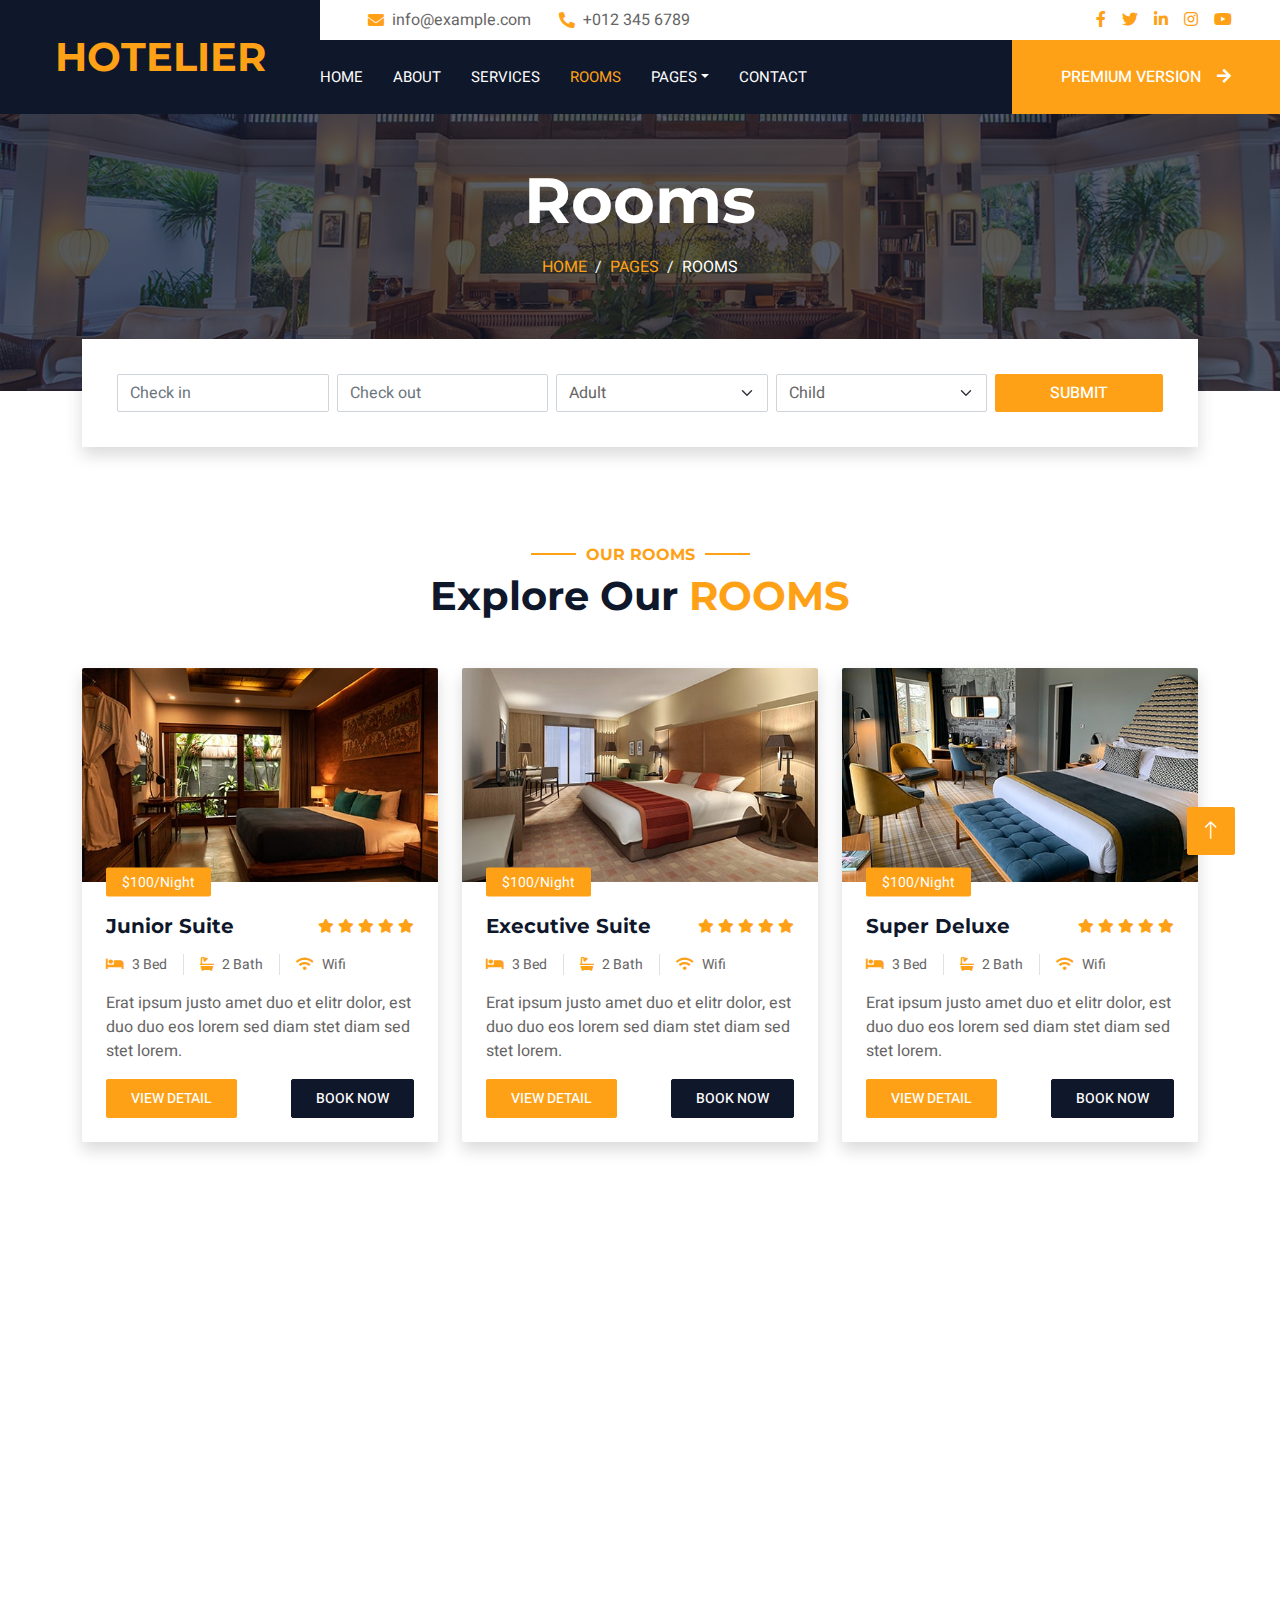
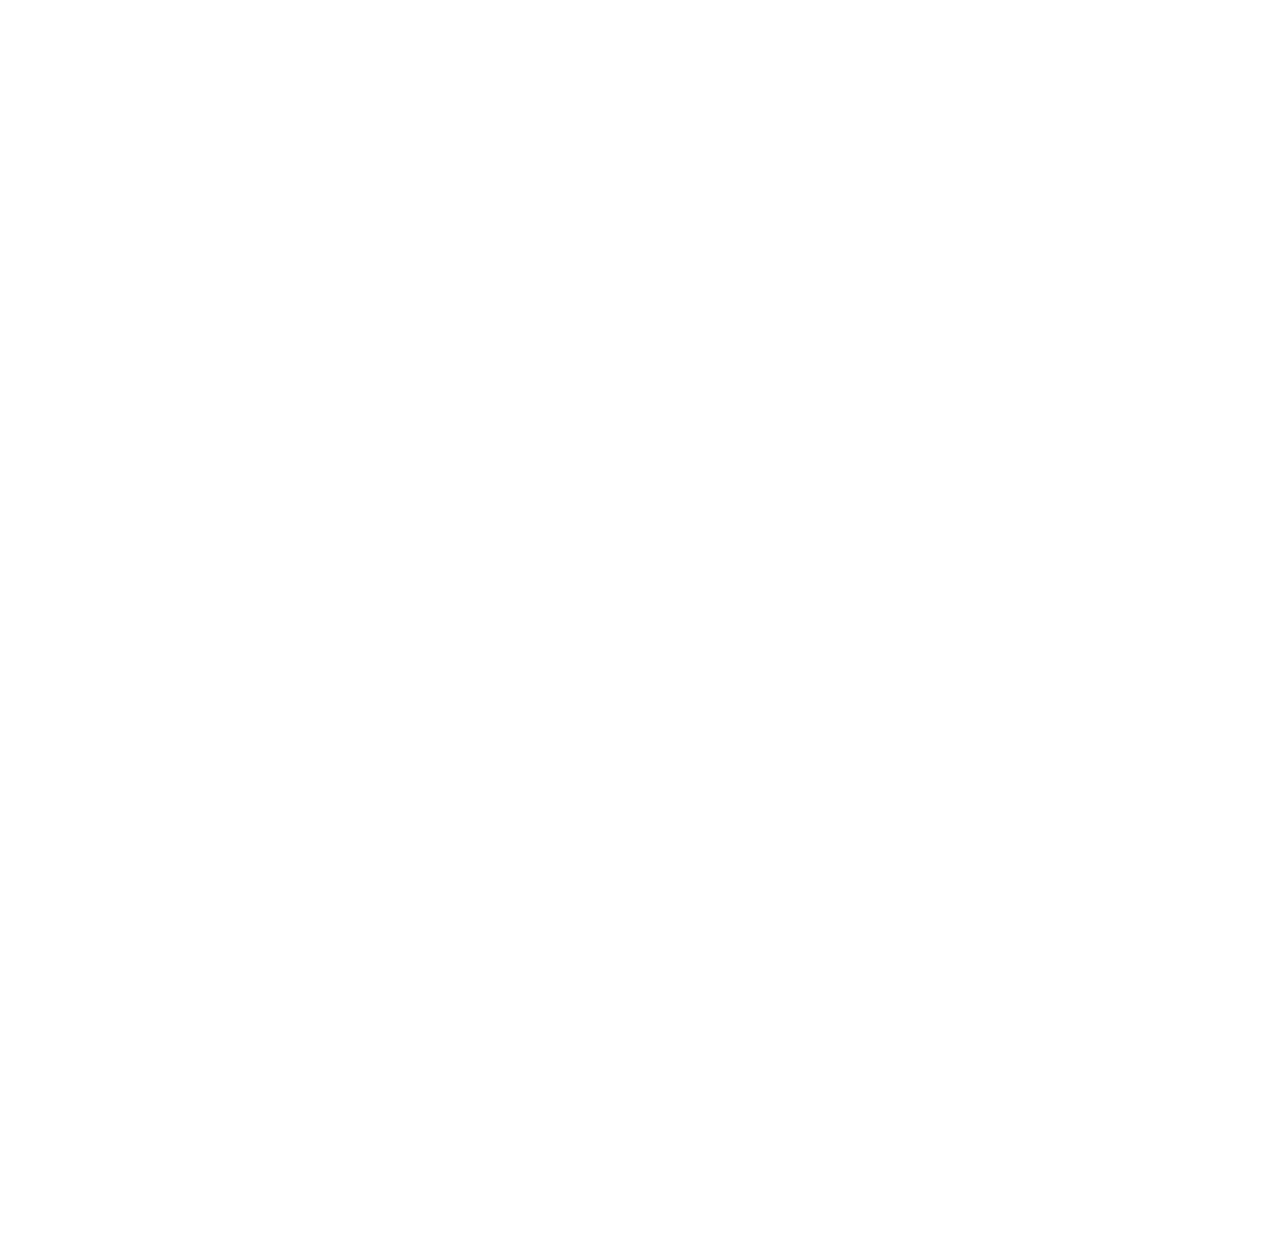
==== room.html @ d5ee387a "pilot" ====
<!DOCTYPE html>
<html lang="en">

<head>
    <meta charset="utf-8">
    <title>Hotelier - Hotel HTML Template</title>
    <meta content="width=device-width, initial-scale=1.0" name="viewport">
    <meta content="" name="keywords">
    <meta content="" name="description">

    <!-- Favicon -->
    <link href="img/favicon.ico" rel="icon">

    <!-- Google Web Fonts -->
    <link rel="preconnect" href="https://fonts.googleapis.com">
    <link rel="preconnect" href="https://fonts.gstatic.com" crossorigin>
    <link href="https://fonts.googleapis.com/css2?family=Heebo:wght@400;500;600;700&family=Montserrat:wght@400;500;600;700&display=swap" rel="stylesheet">  

    <!-- Icon Font Stylesheet -->
    <link href="https://cdnjs.cloudflare.com/ajax/libs/font-awesome/5.10.0/css/all.min.css" rel="stylesheet">
    <link href="https://cdn.jsdelivr.net/npm/bootstrap-icons@1.4.1/font/bootstrap-icons.css" rel="stylesheet">

    <!-- Libraries Stylesheet -->
    <link href="lib/animate/animate.min.css" rel="stylesheet">
    <link href="lib/owlcarousel/assets/owl.carousel.min.css" rel="stylesheet">
    <link href="lib/tempusdominus/css/tempusdominus-bootstrap-4.min.css" rel="stylesheet" />

    <!-- Customized Bootstrap Stylesheet -->
    <link href="css/bootstrap.min.css" rel="stylesheet">

    <!-- Template Stylesheet -->
    <link href="css/style.css" rel="stylesheet">
</head>

<body>
    <div class="container-xxl bg-white p-0">
        <!-- Spinner Start -->
        <div id="spinner" class="show bg-white position-fixed translate-middle w-100 vh-100 top-50 start-50 d-flex align-items-center justify-content-center">
            <div class="spinner-border text-primary" style="width: 3rem; height: 3rem;" role="status">
                <span class="sr-only">Loading...</span>
            </div>
        </div>
        <!-- Spinner End -->

        <!-- Header Start -->
        <div class="container-fluid bg-dark px-0">
            <div class="row gx-0">
                <div class="col-lg-3 bg-dark d-none d-lg-block">
                    <a href="index.html" class="navbar-brand w-100 h-100 m-0 p-0 d-flex align-items-center justify-content-center">
                        <h1 class="m-0 text-primary text-uppercase">Hotelier</h1>
                    </a>
                </div>
                <div class="col-lg-9">
                    <div class="row gx-0 bg-white d-none d-lg-flex">
                        <div class="col-lg-7 px-5 text-start">
                            <div class="h-100 d-inline-flex align-items-center py-2 me-4">
                                <i class="fa fa-envelope text-primary me-2"></i>
                                <p class="mb-0">info@example.com</p>
                            </div>
                            <div class="h-100 d-inline-flex align-items-center py-2">
                                <i class="fa fa-phone-alt text-primary me-2"></i>
                                <p class="mb-0">+012 345 6789</p>
                            </div>
                        </div>
                        <div class="col-lg-5 px-5 text-end">
                            <div class="d-inline-flex align-items-center py-2">
                                <a class="me-3" href=""><i class="fab fa-facebook-f"></i></a>
                                <a class="me-3" href=""><i class="fab fa-twitter"></i></a>
                                <a class="me-3" href=""><i class="fab fa-linkedin-in"></i></a>
                                <a class="me-3" href=""><i class="fab fa-instagram"></i></a>
                                <a class="" href=""><i class="fab fa-youtube"></i></a>
                            </div>
                        </div>
                    </div>
                    <nav class="navbar navbar-expand-lg bg-dark navbar-dark p-3 p-lg-0">
                        <a href="index.html" class="navbar-brand d-block d-lg-none">
                            <h1 class="m-0 text-primary text-uppercase">Hotelier</h1>
                        </a>
                        <button type="button" class="navbar-toggler" data-bs-toggle="collapse" data-bs-target="#navbarCollapse">
                            <span class="navbar-toggler-icon"></span>
                        </button>
                        <div class="collapse navbar-collapse justify-content-between" id="navbarCollapse">
                            <div class="navbar-nav mr-auto py-0">
                                <a href="index.html" class="nav-item nav-link">Home</a>
                                <a href="about.html" class="nav-item nav-link">About</a>
                                <a href="service.html" class="nav-item nav-link">Services</a>
                                <a href="room.html" class="nav-item nav-link active">Rooms</a>
                                <div class="nav-item dropdown">
                                    <a href="#" class="nav-link dropdown-toggle" data-bs-toggle="dropdown">Pages</a>
                                    <div class="dropdown-menu rounded-0 m-0">
                                        <a href="booking.html" class="dropdown-item">Booking</a>
                                        <a href="team.html" class="dropdown-item">Our Team</a>
                                        <a href="testimonial.html" class="dropdown-item">Testimonial</a>
                                    </div>
                                </div>
                                <a href="contact.html" class="nav-item nav-link">Contact</a>
                            </div>
                            <a href="https://htmlcodex.com/hotel-html-template-pro" class="btn btn-primary rounded-0 py-4 px-md-5 d-none d-lg-block">Premium Version<i class="fa fa-arrow-right ms-3"></i></a>
                        </div>
                    </nav>
                </div>
            </div>
        </div>
        <!-- Header End -->


        <!-- Page Header Start -->
        <div class="container-fluid page-header mb-5 p-0" style="background-image: url(img/carousel-1.jpg);">
            <div class="container-fluid page-header-inner py-5">
                <div class="container text-center pb-5">
                    <h1 class="display-3 text-white mb-3 animated slideInDown">Rooms</h1>
                    <nav aria-label="breadcrumb">
                        <ol class="breadcrumb justify-content-center text-uppercase">
                            <li class="breadcrumb-item"><a href="#">Home</a></li>
                            <li class="breadcrumb-item"><a href="#">Pages</a></li>
                            <li class="breadcrumb-item text-white active" aria-current="page">Rooms</li>
                        </ol>
                    </nav>
                </div>
            </div>
        </div>
        <!-- Page Header End -->


        <!-- Booking Start -->
        <div class="container-fluid booking pb-5 wow fadeIn" data-wow-delay="0.1s">
            <div class="container">
                <div class="bg-white shadow" style="padding: 35px;">
                    <div class="row g-2">
                        <div class="col-md-10">
                            <div class="row g-2">
                                <div class="col-md-3">
                                    <div class="date" id="date1" data-target-input="nearest">
                                        <input type="text" class="form-control datetimepicker-input"
                                            placeholder="Check in" data-target="#date1" data-toggle="datetimepicker" />
                                    </div>
                                </div>
                                <div class="col-md-3">
                                    <div class="date" id="date2" data-target-input="nearest">
                                        <input type="text" class="form-control datetimepicker-input" placeholder="Check out" data-target="#date2" data-toggle="datetimepicker"/>
                                    </div>
                                </div>
                                <div class="col-md-3">
                                    <select class="form-select">
                                        <option selected>Adult</option>
                                        <option value="1">Adult 1</option>
                                        <option value="2">Adult 2</option>
                                        <option value="3">Adult 3</option>
                                    </select>
                                </div>
                                <div class="col-md-3">
                                    <select class="form-select">
                                        <option selected>Child</option>
                                        <option value="1">Child 1</option>
                                        <option value="2">Child 2</option>
                                        <option value="3">Child 3</option>
                                    </select>
                                </div>
                            </div>
                        </div>
                        <div class="col-md-2">
                            <button class="btn btn-primary w-100">Submit</button>
                        </div>
                    </div>
                </div>
            </div>
        </div>
        <!-- Booking End -->


        <!-- Room Start -->
        <div class="container-xxl py-5">
            <div class="container">
                <div class="text-center wow fadeInUp" data-wow-delay="0.1s">
                    <h6 class="section-title text-center text-primary text-uppercase">Our Rooms</h6>
                    <h1 class="mb-5">Explore Our <span class="text-primary text-uppercase">Rooms</span></h1>
                </div>
                <div class="row g-4">
                    <div class="col-lg-4 col-md-6 wow fadeInUp" data-wow-delay="0.1s">
                        <div class="room-item shadow rounded overflow-hidden">
                            <div class="position-relative">
                                <img class="img-fluid" src="img/room-1.jpg" alt="">
                                <small class="position-absolute start-0 top-100 translate-middle-y bg-primary text-white rounded py-1 px-3 ms-4">$100/Night</small>
                            </div>
                            <div class="p-4 mt-2">
                                <div class="d-flex justify-content-between mb-3">
                                    <h5 class="mb-0">Junior Suite</h5>
                                    <div class="ps-2">
                                        <small class="fa fa-star text-primary"></small>
                                        <small class="fa fa-star text-primary"></small>
                                        <small class="fa fa-star text-primary"></small>
                                        <small class="fa fa-star text-primary"></small>
                                        <small class="fa fa-star text-primary"></small>
                                    </div>
                                </div>
                                <div class="d-flex mb-3">
                                    <small class="border-end me-3 pe-3"><i class="fa fa-bed text-primary me-2"></i>3 Bed</small>
                                    <small class="border-end me-3 pe-3"><i class="fa fa-bath text-primary me-2"></i>2 Bath</small>
                                    <small><i class="fa fa-wifi text-primary me-2"></i>Wifi</small>
                                </div>
                                <p class="text-body mb-3">Erat ipsum justo amet duo et elitr dolor, est duo duo eos lorem sed diam stet diam sed stet lorem.</p>
                                <div class="d-flex justify-content-between">
                                    <a class="btn btn-sm btn-primary rounded py-2 px-4" href="">View Detail</a>
                                    <a class="btn btn-sm btn-dark rounded py-2 px-4" href="">Book Now</a>
                                </div>
                            </div>
                        </div>
                    </div>
                    <div class="col-lg-4 col-md-6 wow fadeInUp" data-wow-delay="0.3s">
                        <div class="room-item shadow rounded overflow-hidden">
                            <div class="position-relative">
                                <img class="img-fluid" src="img/room-2.jpg" alt="">
                                <small class="position-absolute start-0 top-100 translate-middle-y bg-primary text-white rounded py-1 px-3 ms-4">$100/Night</small>
                            </div>
                            <div class="p-4 mt-2">
                                <div class="d-flex justify-content-between mb-3">
                                    <h5 class="mb-0">Executive Suite</h5>
                                    <div class="ps-2">
                                        <small class="fa fa-star text-primary"></small>
                                        <small class="fa fa-star text-primary"></small>
                                        <small class="fa fa-star text-primary"></small>
                                        <small class="fa fa-star text-primary"></small>
                                        <small class="fa fa-star text-primary"></small>
                                    </div>
                                </div>
                                <div class="d-flex mb-3">
                                    <small class="border-end me-3 pe-3"><i class="fa fa-bed text-primary me-2"></i>3 Bed</small>
                                    <small class="border-end me-3 pe-3"><i class="fa fa-bath text-primary me-2"></i>2 Bath</small>
                                    <small><i class="fa fa-wifi text-primary me-2"></i>Wifi</small>
                                </div>
                                <p class="text-body mb-3">Erat ipsum justo amet duo et elitr dolor, est duo duo eos lorem sed diam stet diam sed stet lorem.</p>
                                <div class="d-flex justify-content-between">
                                    <a class="btn btn-sm btn-primary rounded py-2 px-4" href="">View Detail</a>
                                    <a class="btn btn-sm btn-dark rounded py-2 px-4" href="">Book Now</a>
                                </div>
                            </div>
                        </div>
                    </div>
                    <div class="col-lg-4 col-md-6 wow fadeInUp" data-wow-delay="0.6s">
                        <div class="room-item shadow rounded overflow-hidden">
                            <div class="position-relative">
                                <img class="img-fluid" src="img/room-3.jpg" alt="">
                                <small class="position-absolute start-0 top-100 translate-middle-y bg-primary text-white rounded py-1 px-3 ms-4">$100/Night</small>
                            </div>
                            <div class="p-4 mt-2">
                                <div class="d-flex justify-content-between mb-3">
                                    <h5 class="mb-0">Super Deluxe</h5>
                                    <div class="ps-2">
                                        <small class="fa fa-star text-primary"></small>
                                        <small class="fa fa-star text-primary"></small>
                                        <small class="fa fa-star text-primary"></small>
                                        <small class="fa fa-star text-primary"></small>
                                        <small class="fa fa-star text-primary"></small>
                                    </div>
                                </div>
                                <div class="d-flex mb-3">
                                    <small class="border-end me-3 pe-3"><i class="fa fa-bed text-primary me-2"></i>3 Bed</small>
                                    <small class="border-end me-3 pe-3"><i class="fa fa-bath text-primary me-2"></i>2 Bath</small>
                                    <small><i class="fa fa-wifi text-primary me-2"></i>Wifi</small>
                                </div>
                                <p class="text-body mb-3">Erat ipsum justo amet duo et elitr dolor, est duo duo eos lorem sed diam stet diam sed stet lorem.</p>
                                <div class="d-flex justify-content-between">
                                    <a class="btn btn-sm btn-primary rounded py-2 px-4" href="">View Detail</a>
                                    <a class="btn btn-sm btn-dark rounded py-2 px-4" href="">Book Now</a>
                                </div>
                            </div>
                        </div>
                    </div>
                    <div class="col-lg-4 col-md-6 wow fadeInUp" data-wow-delay="0.6s">
                        <div class="room-item shadow rounded overflow-hidden">
                            <div class="position-relative">
                                <img class="img-fluid" src="img/room-3.jpg" alt="">
                                <small class="position-absolute start-0 top-100 translate-middle-y bg-primary text-white rounded py-1 px-3 ms-4">$100/Night</small>
                            </div>
                            <div class="p-4 mt-2">
                                <div class="d-flex justify-content-between mb-3">
                                    <h5 class="mb-0">Super Deluxe</h5>
                                    <div class="ps-2">
                                        <small class="fa fa-star text-primary"></small>
                                        <small class="fa fa-star text-primary"></small>
                                        <small class="fa fa-star text-primary"></small>
                                        <small class="fa fa-star text-primary"></small>
                                        <small class="fa fa-star text-primary"></small>
                                    </div>
                                </div>
                                <div class="d-flex mb-3">
                                    <small class="border-end me-3 pe-3"><i class="fa fa-bed text-primary me-2"></i>3 Bed</small>
                                    <small class="border-end me-3 pe-3"><i class="fa fa-bath text-primary me-2"></i>2 Bath</small>
                                    <small><i class="fa fa-wifi text-primary me-2"></i>Wifi</small>
                                </div>
                                <p class="text-body mb-3">Erat ipsum justo amet duo et elitr dolor, est duo duo eos lorem sed diam stet diam sed stet lorem.</p>
                                <div class="d-flex justify-content-between">
                                    <a class="btn btn-sm btn-primary rounded py-2 px-4" href="">View Detail</a>
                                    <a class="btn btn-sm btn-dark rounded py-2 px-4" href="">Book Now</a>
                                </div>
                            </div>
                        </div>
                    </div>
                    <div class="col-lg-4 col-md-6 wow fadeInUp" data-wow-delay="0.1s">
                        <div class="room-item shadow rounded overflow-hidden">
                            <div class="position-relative">
                                <img class="img-fluid" src="img/room-1.jpg" alt="">
                                <small class="position-absolute start-0 top-100 translate-middle-y bg-primary text-white rounded py-1 px-3 ms-4">$100/Night</small>
                            </div>
                            <div class="p-4 mt-2">
                                <div class="d-flex justify-content-between mb-3">
                                    <h5 class="mb-0">Junior Suite</h5>
                                    <div class="ps-2">
                                        <small class="fa fa-star text-primary"></small>
                                        <small class="fa fa-star text-primary"></small>
                                        <small class="fa fa-star text-primary"></small>
                                        <small class="fa fa-star text-primary"></small>
                                        <small class="fa fa-star text-primary"></small>
                                    </div>
                                </div>
                                <div class="d-flex mb-3">
                                    <small class="border-end me-3 pe-3"><i class="fa fa-bed text-primary me-2"></i>3 Bed</small>
                                    <small class="border-end me-3 pe-3"><i class="fa fa-bath text-primary me-2"></i>2 Bath</small>
                                    <small><i class="fa fa-wifi text-primary me-2"></i>Wifi</small>
                                </div>
                                <p class="text-body mb-3">Erat ipsum justo amet duo et elitr dolor, est duo duo eos lorem sed diam stet diam sed stet lorem.</p>
                                <div class="d-flex justify-content-between">
                                    <a class="btn btn-sm btn-primary rounded py-2 px-4" href="">View Detail</a>
                                    <a class="btn btn-sm btn-dark rounded py-2 px-4" href="">Book Now</a>
                                </div>
                            </div>
                        </div>
                    </div>
                    <div class="col-lg-4 col-md-6 wow fadeInUp" data-wow-delay="0.3s">
                        <div class="room-item shadow rounded overflow-hidden">
                            <div class="position-relative">
                                <img class="img-fluid" src="img/room-2.jpg" alt="">
                                <small class="position-absolute start-0 top-100 translate-middle-y bg-primary text-white rounded py-1 px-3 ms-4">$100/Night</small>
                            </div>
                            <div class="p-4 mt-2">
                                <div class="d-flex justify-content-between mb-3">
                                    <h5 class="mb-0">Executive Suite</h5>
                                    <div class="ps-2">
                                        <small class="fa fa-star text-primary"></small>
                                        <small class="fa fa-star text-primary"></small>
                                        <small class="fa fa-star text-primary"></small>
                                        <small class="fa fa-star text-primary"></small>
                                        <small class="fa fa-star text-primary"></small>
                                    </div>
                                </div>
                                <div class="d-flex mb-3">
                                    <small class="border-end me-3 pe-3"><i class="fa fa-bed text-primary me-2"></i>3 Bed</small>
                                    <small class="border-end me-3 pe-3"><i class="fa fa-bath text-primary me-2"></i>2 Bath</small>
                                    <small><i class="fa fa-wifi text-primary me-2"></i>Wifi</small>
                                </div>
                                <p class="text-body mb-3">Erat ipsum justo amet duo et elitr dolor, est duo duo eos lorem sed diam stet diam sed stet lorem.</p>
                                <div class="d-flex justify-content-between">
                                    <a class="btn btn-sm btn-primary rounded py-2 px-4" href="">View Detail</a>
                                    <a class="btn btn-sm btn-dark rounded py-2 px-4" href="">Book Now</a>
                                </div>
                            </div>
                        </div>
                    </div>
                </div>
            </div>
        </div>
        <!-- Room End -->


        <!-- Testimonial Start -->
        <div class="container-xxl testimonial mt-5 py-5 bg-dark wow zoomIn" data-wow-delay="0.1s" style="margin-bottom: 90px;">
            <div class="container">
                <div class="owl-carousel testimonial-carousel py-5">
                    <div class="testimonial-item position-relative bg-white rounded overflow-hidden">
                        <p>Tempor stet labore dolor clita stet diam amet ipsum dolor duo ipsum rebum stet dolor amet diam stet. Est stet ea lorem amet est kasd kasd et erat magna eos</p>
                        <div class="d-flex align-items-center">
                            <img class="img-fluid flex-shrink-0 rounded" src="img/testimonial-1.jpg" style="width: 45px; height: 45px;">
                            <div class="ps-3">
                                <h6 class="fw-bold mb-1">Client Name</h6>
                                <small>Profession</small>
                            </div>
                        </div>
                        <i class="fa fa-quote-right fa-3x text-primary position-absolute end-0 bottom-0 me-4 mb-n1"></i>
                    </div>
                    <div class="testimonial-item position-relative bg-white rounded overflow-hidden">
                        <p>Tempor stet labore dolor clita stet diam amet ipsum dolor duo ipsum rebum stet dolor amet diam stet. Est stet ea lorem amet est kasd kasd et erat magna eos</p>
                        <div class="d-flex align-items-center">
                            <img class="img-fluid flex-shrink-0 rounded" src="img/testimonial-2.jpg" style="width: 45px; height: 45px;">
                            <div class="ps-3">
                                <h6 class="fw-bold mb-1">Client Name</h6>
                                <small>Profession</small>
                            </div>
                        </div>
                        <i class="fa fa-quote-right fa-3x text-primary position-absolute end-0 bottom-0 me-4 mb-n1"></i>
                    </div>
                    <div class="testimonial-item position-relative bg-white rounded overflow-hidden">
                        <p>Tempor stet labore dolor clita stet diam amet ipsum dolor duo ipsum rebum stet dolor amet diam stet. Est stet ea lorem amet est kasd kasd et erat magna eos</p>
                        <div class="d-flex align-items-center">
                            <img class="img-fluid flex-shrink-0 rounded" src="img/testimonial-3.jpg" style="width: 45px; height: 45px;">
                            <div class="ps-3">
                                <h6 class="fw-bold mb-1">Client Name</h6>
                                <small>Profession</small>
                            </div>
                        </div>
                        <i class="fa fa-quote-right fa-3x text-primary position-absolute end-0 bottom-0 me-4 mb-n1"></i>
                    </div>
                </div>
            </div>
        </div>
        <!-- Testimonial End -->


        <!-- Newsletter Start -->
        <div class="container newsletter mt-5 wow fadeIn" data-wow-delay="0.1s">
            <div class="row justify-content-center">
                <div class="col-lg-10 border rounded p-1">
                    <div class="border rounded text-center p-1">
                        <div class="bg-white rounded text-center p-5">
                            <h4 class="mb-4">Subscribe Our <span class="text-primary text-uppercase">Newsletter</span></h4>
                            <div class="position-relative mx-auto" style="max-width: 400px;">
                                <input class="form-control w-100 py-3 ps-4 pe-5" type="text" placeholder="Enter your email">
                                <button type="button" class="btn btn-primary py-2 px-3 position-absolute top-0 end-0 mt-2 me-2">Submit</button>
                            </div>
                        </div>
                    </div>
                </div>
            </div>
        </div>
        <!-- Newsletter Start -->
        

        <!-- Footer Start -->
        <div class="container-fluid bg-dark text-light footer wow fadeIn" data-wow-delay="0.1s">
            <div class="container pb-5">
                <div class="row g-5">
                    <div class="col-md-6 col-lg-4">
                        <div class="bg-primary rounded p-4">
                            <a href="index.html"><h1 class="text-white text-uppercase mb-3">Hotelier</h1></a>
                            <p class="text-white mb-0">
								Download <a class="text-dark fw-medium" href="https://htmlcodex.com/hotel-html-template-pro">Hotelier – Premium Version</a>, build a professional website for your hotel business and grab the attention of new visitors upon your site’s launch.
							</p>
                        </div>
                    </div>
                    <div class="col-md-6 col-lg-3">
                        <h6 class="section-title text-start text-primary text-uppercase mb-4">Contact</h6>
                        <p class="mb-2"><i class="fa fa-map-marker-alt me-3"></i>123 Street, New York, USA</p>
                        <p class="mb-2"><i class="fa fa-phone-alt me-3"></i>+012 345 67890</p>
                        <p class="mb-2"><i class="fa fa-envelope me-3"></i>info@example.com</p>
                        <div class="d-flex pt-2">
                            <a class="btn btn-outline-light btn-social" href=""><i class="fab fa-twitter"></i></a>
                            <a class="btn btn-outline-light btn-social" href=""><i class="fab fa-facebook-f"></i></a>
                            <a class="btn btn-outline-light btn-social" href=""><i class="fab fa-youtube"></i></a>
                            <a class="btn btn-outline-light btn-social" href=""><i class="fab fa-linkedin-in"></i></a>
                        </div>
                    </div>
                    <div class="col-lg-5 col-md-12">
                        <div class="row gy-5 g-4">
                            <div class="col-md-6">
                                <h6 class="section-title text-start text-primary text-uppercase mb-4">Company</h6>
                                <a class="btn btn-link" href="">About Us</a>
                                <a class="btn btn-link" href="">Contact Us</a>
                                <a class="btn btn-link" href="">Privacy Policy</a>
                                <a class="btn btn-link" href="">Terms & Condition</a>
                                <a class="btn btn-link" href="">Support</a>
                            </div>
                            <div class="col-md-6">
                                <h6 class="section-title text-start text-primary text-uppercase mb-4">Services</h6>
                                <a class="btn btn-link" href="">Food & Restaurant</a>
                                <a class="btn btn-link" href="">Spa & Fitness</a>
                                <a class="btn btn-link" href="">Sports & Gaming</a>
                                <a class="btn btn-link" href="">Event & Party</a>
                                <a class="btn btn-link" href="">GYM & Yoga</a>
                            </div>
                        </div>
                    </div>
                </div>
            </div>
            <div class="container">
                <div class="copyright">
                    <div class="row">
                        <div class="col-md-6 text-center text-md-start mb-3 mb-md-0">
                            &copy; <a class="border-bottom" href="#">Your Site Name</a>, All Right Reserved. 
							
							<!--/*** This template is free as long as you keep the footer author’s credit link/attribution link/backlink. If you'd like to use the template without the footer author’s credit link/attribution link/backlink, you can purchase the Credit Removal License from "https://htmlcodex.com/credit-removal". Thank you for your support. ***/-->
							Designed By <a class="border-bottom" href="https://htmlcodex.com">HTML Codex</a>
                        </div>
                        <div class="col-md-6 text-center text-md-end">
                            <div class="footer-menu">
                                <a href="">Home</a>
                                <a href="">Cookies</a>
                                <a href="">Help</a>
                                <a href="">FQAs</a>
                            </div>
                        </div>
                    </div>
                </div>
            </div>
        </div>
        <!-- Footer End -->


        <!-- Back to Top -->
        <a href="#" class="btn btn-lg btn-primary btn-lg-square back-to-top"><i class="bi bi-arrow-up"></i></a>
    </div>

    <!-- JavaScript Libraries -->
    <script src="https://code.jquery.com/jquery-3.4.1.min.js"></script>
    <script src="https://cdn.jsdelivr.net/npm/bootstrap@5.0.0/dist/js/bootstrap.bundle.min.js"></script>
    <script src="lib/wow/wow.min.js"></script>
    <script src="lib/easing/easing.min.js"></script>
    <script src="lib/waypoints/waypoints.min.js"></script>
    <script src="lib/counterup/counterup.min.js"></script>
    <script src="lib/owlcarousel/owl.carousel.min.js"></script>
    <script src="lib/tempusdominus/js/moment.min.js"></script>
    <script src="lib/tempusdominus/js/moment-timezone.min.js"></script>
    <script src="lib/tempusdominus/js/tempusdominus-bootstrap-4.min.js"></script>

    <!-- Template Javascript -->
    <script src="js/main.js"></script>
</body>

</html>
---- css/style.css ----
/********** Template CSS **********/
:root {
	--primary: #fea116;
	--light: #f1f8ff;
	--dark: #0f172b;
}

.fw-medium {
	font-weight: 500 !important;
}

.fw-semi-bold {
	font-weight: 600 !important;
}

.back-to-top {
	position: fixed;
	display: none;
	right: 45px;
	bottom: 45px;
	z-index: 99;
}

/*** Spinner ***/
#spinner {
	opacity: 0;
	visibility: hidden;
	transition: opacity 0.5s ease-out, visibility 0s linear 0.5s;
	z-index: 99999;
}

#spinner.show {
	transition: opacity 0.5s ease-out, visibility 0s linear 0s;
	visibility: visible;
	opacity: 1;
}

/*** Button ***/
.btn {
	font-weight: 500;
	text-transform: uppercase;
	transition: 0.5s;
}

.btn.btn-primary,
.btn.btn-secondary {
	color: #ffffff;
}

.btn-square {
	width: 38px;
	height: 38px;
}

.btn-sm-square {
	width: 32px;
	height: 32px;
}

.btn-lg-square {
	width: 48px;
	height: 48px;
}

.btn-square,
.btn-sm-square,
.btn-lg-square {
	padding: 0;
	display: flex;
	align-items: center;
	justify-content: center;
	font-weight: normal;
	border-radius: 2px;
}

/*** Navbar ***/
.navbar-dark .navbar-nav .nav-link {
	margin-right: 30px;
	padding: 25px 0;
	color: #ffffff;
	font-size: 15px;
	text-transform: uppercase;
	outline: none;
}

.navbar-dark .navbar-nav .nav-link:hover,
.navbar-dark .navbar-nav .nav-link.active {
	color: var(--primary);
}

@media (max-width: 991.98px) {
	.navbar-dark .navbar-nav .nav-link {
		margin-right: 0;
		padding: 10px 0;
	}
}

/*** Header ***/
.carousel-caption {
	top: 0;
	left: 0;
	right: 0;
	bottom: 0;
	background: rgba(15, 23, 43, 0.7);
	z-index: 1;
}

.carousel-control-prev,
.carousel-control-next {
	width: 10%;
}

.carousel-control-prev-icon,
.carousel-control-next-icon {
	width: 3rem;
	height: 3rem;
}

@media (max-width: 768px) {
	#header-carousel .carousel-item {
		position: relative;
		min-height: 450px;
	}

	#header-carousel .carousel-item img {
		position: absolute;
		width: 100%;
		height: 100%;
		object-fit: cover;
	}
}

.page-header {
	background-position: center center;
	background-repeat: no-repeat;
	background-size: cover;
}

.page-header-inner {
	background: rgba(15, 23, 43, 0.7);
}

.breadcrumb-item + .breadcrumb-item::before {
	color: var(--light);
}

.booking {
	position: relative;
	margin-top: -100px !important;
	z-index: 1;
}

/*** Section Title ***/
.section-title {
	position: relative;
	display: inline-block;
}

.section-title::before {
	position: absolute;
	content: '';
	width: 45px;
	height: 2px;
	top: 50%;
	left: -55px;
	margin-top: -1px;
	background: var(--primary);
}

.section-title::after {
	position: absolute;
	content: '';
	width: 45px;
	height: 2px;
	top: 50%;
	right: -55px;
	margin-top: -1px;
	background: var(--primary);
}

.section-title.text-start::before,
.section-title.text-end::after {
	display: none;
}

/*** Service ***/
.service-item {
	height: 320px;
	padding: 30px;
	display: flex;
	flex-direction: column;
	justify-content: center;
	text-align: center;
	background: #ffffff;
	box-shadow: 0 0 45px rgba(0, 0, 0, 0.08);
	transition: 0.5s;
}

.service-item:hover {
	background: var(--primary);
}

.service-item .service-icon {
	margin: 0 auto 30px auto;
	width: 65px;
	height: 65px;
	transition: 0.5s;
}

.service-item i,
.service-item h5,
.service-item p {
	transition: 0.5s;
}

.service-item:hover i,
.service-item:hover h5,
.service-item:hover p {
	color: #ffffff !important;
}

/*** Youtube Video ***/
.video {
	position: relative;
	height: 100%;
	min-height: 500px;
	background: linear-gradient(rgba(15, 23, 43, 0.1), rgba(15, 23, 43, 0.1)),
		url(../img/foto-3.jpg);
	background-position: center center;
	background-repeat: no-repeat;
	background-size: cover;
}

.video .btn-play {
	position: absolute;
	z-index: 3;
	top: 50%;
	left: 50%;
	transform: translateX(-50%) translateY(-50%);
	box-sizing: content-box;
	display: block;
	width: 32px;
	height: 44px;
	border-radius: 50%;
	border: none;
	outline: none;
	padding: 18px 20px 18px 28px;
}

.video .btn-play:before {
	content: '';
	position: absolute;
	z-index: 0;
	left: 50%;
	top: 50%;
	transform: translateX(-50%) translateY(-50%);
	display: block;
	width: 100px;
	height: 100px;
	background: var(--primary);
	border-radius: 50%;
	animation: pulse-border 1500ms ease-out infinite;
}

.video .btn-play:after {
	content: '';
	position: absolute;
	z-index: 1;
	left: 50%;
	top: 50%;
	transform: translateX(-50%) translateY(-50%);
	display: block;
	width: 100px;
	height: 100px;
	background: var(--primary);
	border-radius: 50%;
	transition: all 200ms;
}

.video .btn-play img {
	position: relative;
	z-index: 3;
	max-width: 100%;
	width: auto;
	height: auto;
}

.video .btn-play span {
	display: block;
	position: relative;
	z-index: 3;
	width: 0;
	height: 0;
	border-left: 32px solid var(--dark);
	border-top: 22px solid transparent;
	border-bottom: 22px solid transparent;
}

@keyframes pulse-border {
	0% {
		transform: translateX(-50%) translateY(-50%) translateZ(0) scale(1);
		opacity: 1;
	}

	100% {
		transform: translateX(-50%) translateY(-50%) translateZ(0) scale(1.5);
		opacity: 0;
	}
}

#videoModal {
	z-index: 99999;
}

#videoModal .modal-dialog {
	position: relative;
	max-width: 800px;
	margin: 60px auto 0 auto;
}

#videoModal .modal-body {
	position: relative;
	padding: 0px;
}

#videoModal .close {
	position: absolute;
	width: 30px;
	height: 30px;
	right: 0px;
	top: -30px;
	z-index: 999;
	font-size: 30px;
	font-weight: normal;
	color: #ffffff;
	background: #000000;
	opacity: 1;
}

/*** Testimonial ***/
.testimonial {
	background: linear-gradient(rgba(15, 23, 43, 0.7), rgba(15, 23, 43, 0.7)),
		url(../img/carousel-2.jpg);
	background-position: center center;
	background-repeat: no-repeat;
	background-size: cover;
}

.testimonial-carousel {
	padding-left: 65px;
	padding-right: 65px;
}

.testimonial-carousel .testimonial-item {
	padding: 30px;
}

.testimonial-carousel .owl-nav {
	position: absolute;
	width: 100%;
	height: 40px;
	top: calc(50% - 20px);
	left: 0;
	display: flex;
	justify-content: space-between;
	z-index: 1;
}

.testimonial-carousel .owl-nav .owl-prev,
.testimonial-carousel .owl-nav .owl-next {
	position: relative;
	width: 40px;
	height: 40px;
	display: flex;
	align-items: center;
	justify-content: center;
	color: #ffffff;
	background: var(--primary);
	border-radius: 2px;
	font-size: 18px;
	transition: 0.5s;
}

.testimonial-carousel .owl-nav .owl-prev:hover,
.testimonial-carousel .owl-nav .owl-next:hover {
	color: var(--primary);
	background: #ffffff;
}

/*** Team ***/
.team-item,
.team-item .bg-primary,
.team-item .bg-primary i {
	transition: 0.5s;
}

.team-item:hover {
	border-color: var(--secondary) !important;
}

.team-item:hover .bg-primary {
	background: var(--secondary) !important;
}

.team-item:hover .bg-primary i {
	color: var(--secondary) !important;
}

/*** Footer ***/
.newsletter {
	position: relative;
	z-index: 1;
}

.footer {
	position: relative;
	margin-top: -110px;
	padding-top: 180px;
}

.footer .btn.btn-social {
	margin-right: 5px;
	width: 35px;
	height: 35px;
	display: flex;
	align-items: center;
	justify-content: center;
	color: var(--light);
	border: 1px solid #ffffff;
	border-radius: 35px;
	transition: 0.3s;
}

.footer .btn.btn-social:hover {
	color: var(--primary);
}

.footer .btn.btn-link {
	display: block;
	margin-bottom: 5px;
	padding: 0;
	text-align: left;
	color: #ffffff;
	font-size: 15px;
	font-weight: normal;
	text-transform: capitalize;
	transition: 0.3s;
}

.footer .btn.btn-link::before {
	position: relative;
	content: '\f105';
	font-family: 'Font Awesome 5 Free';
	font-weight: 900;
	margin-right: 10px;
}

.footer .btn.btn-link:hover {
	letter-spacing: 1px;
	box-shadow: none;
}

.footer .copyright {
	padding: 25px 0;
	font-size: 15px;
	border-top: 1px solid rgba(256, 256, 256, 0.1);
}

.footer .copyright a {
	color: var(--light);
}

.footer .footer-menu a {
	margin-right: 15px;
	padding-right: 15px;
	border-right: 1px solid rgba(255, 255, 255, 0.3);
}

.footer .footer-menu a:last-child {
	margin-right: 0;
	padding-right: 0;
	border-right: none;
}
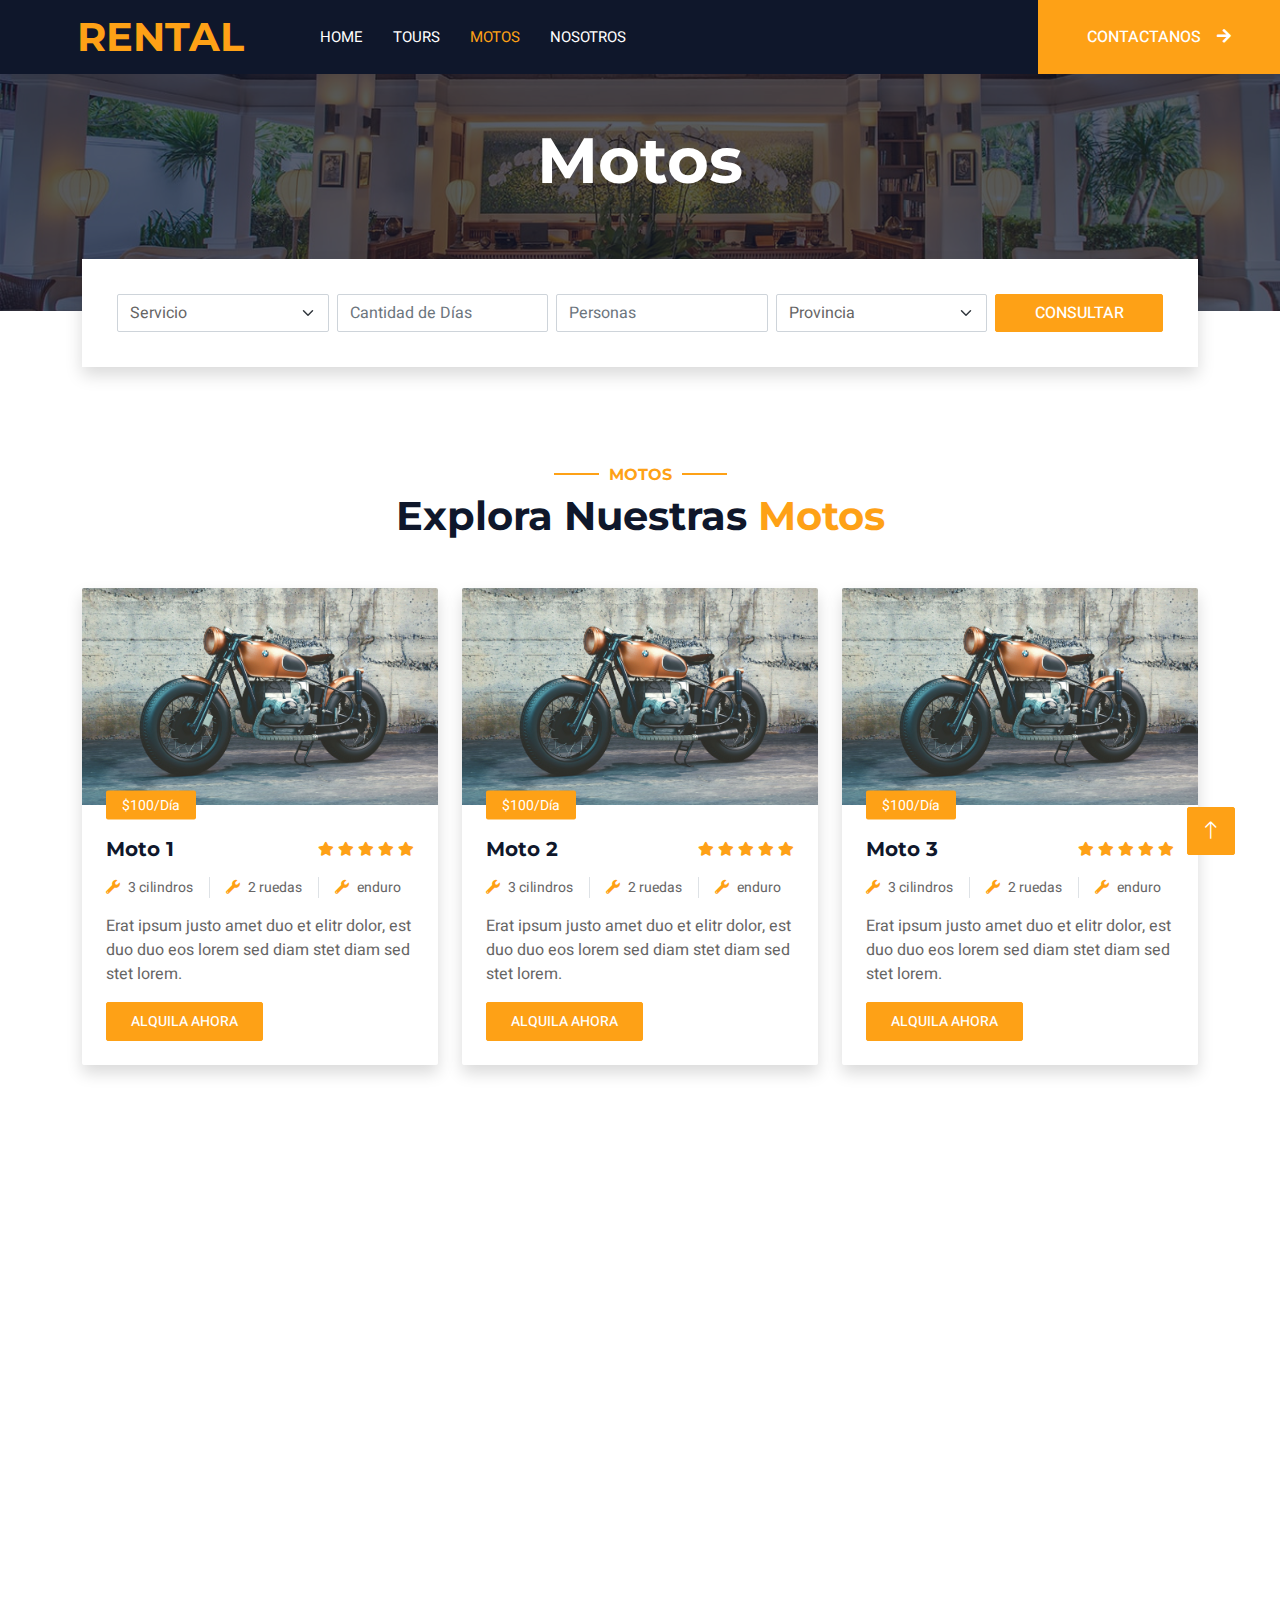
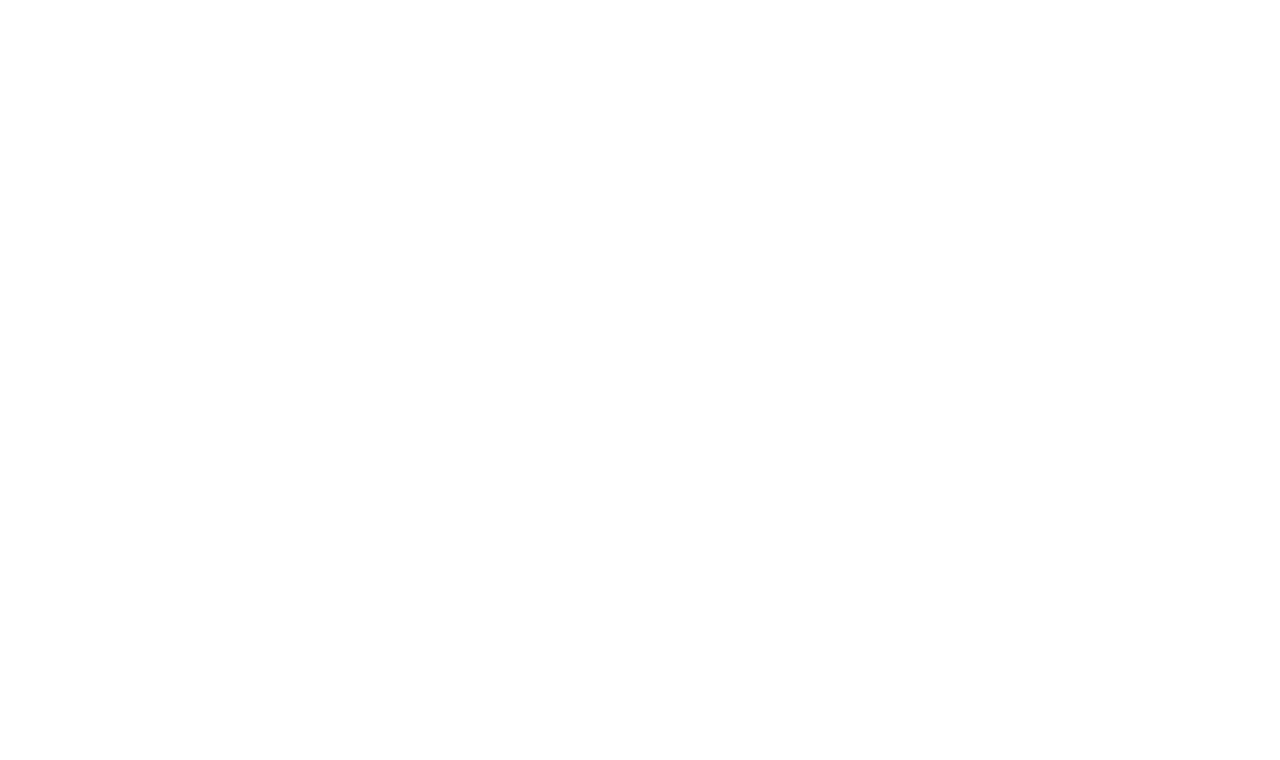
==== commit 276fbe6b: "adición de "wa.me" en contactanos" ====
--- a/room.html
+++ b/room.html
@@ -1,517 +1,805 @@
 <!DOCTYPE html>
 <html lang="en">
-
-<head>
-    <meta charset="utf-8">
-    <title>Hotelier - Hotel HTML Template</title>
-    <meta content="width=device-width, initial-scale=1.0" name="viewport">
-    <meta content="" name="keywords">
-    <meta content="" name="description">
-
-    <!-- Favicon -->
-    <link href="img/favicon.ico" rel="icon">
-
-    <!-- Google Web Fonts -->
-    <link rel="preconnect" href="https://fonts.googleapis.com">
-    <link rel="preconnect" href="https://fonts.gstatic.com" crossorigin>
-    <link href="https://fonts.googleapis.com/css2?family=Heebo:wght@400;500;600;700&family=Montserrat:wght@400;500;600;700&display=swap" rel="stylesheet">  
-
-    <!-- Icon Font Stylesheet -->
-    <link href="https://cdnjs.cloudflare.com/ajax/libs/font-awesome/5.10.0/css/all.min.css" rel="stylesheet">
-    <link href="https://cdn.jsdelivr.net/npm/bootstrap-icons@1.4.1/font/bootstrap-icons.css" rel="stylesheet">
-
-    <!-- Libraries Stylesheet -->
-    <link href="lib/animate/animate.min.css" rel="stylesheet">
-    <link href="lib/owlcarousel/assets/owl.carousel.min.css" rel="stylesheet">
-    <link href="lib/tempusdominus/css/tempusdominus-bootstrap-4.min.css" rel="stylesheet" />
-
-    <!-- Customized Bootstrap Stylesheet -->
-    <link href="css/bootstrap.min.css" rel="stylesheet">
-
-    <!-- Template Stylesheet -->
-    <link href="css/style.css" rel="stylesheet">
-</head>
-
-<body>
-    <div class="container-xxl bg-white p-0">
-        <!-- Spinner Start -->
-        <div id="spinner" class="show bg-white position-fixed translate-middle w-100 vh-100 top-50 start-50 d-flex align-items-center justify-content-center">
-            <div class="spinner-border text-primary" style="width: 3rem; height: 3rem;" role="status">
-                <span class="sr-only">Loading...</span>
-            </div>
-        </div>
-        <!-- Spinner End -->
-
-        <!-- Header Start -->
-        <div class="container-fluid bg-dark px-0">
-            <div class="row gx-0">
-                <div class="col-lg-3 bg-dark d-none d-lg-block">
-                    <a href="index.html" class="navbar-brand w-100 h-100 m-0 p-0 d-flex align-items-center justify-content-center">
-                        <h1 class="m-0 text-primary text-uppercase">Hotelier</h1>
-                    </a>
-                </div>
-                <div class="col-lg-9">
-                    <div class="row gx-0 bg-white d-none d-lg-flex">
-                        <div class="col-lg-7 px-5 text-start">
-                            <div class="h-100 d-inline-flex align-items-center py-2 me-4">
-                                <i class="fa fa-envelope text-primary me-2"></i>
-                                <p class="mb-0">info@example.com</p>
-                            </div>
-                            <div class="h-100 d-inline-flex align-items-center py-2">
-                                <i class="fa fa-phone-alt text-primary me-2"></i>
-                                <p class="mb-0">+012 345 6789</p>
-                            </div>
-                        </div>
-                        <div class="col-lg-5 px-5 text-end">
-                            <div class="d-inline-flex align-items-center py-2">
-                                <a class="me-3" href=""><i class="fab fa-facebook-f"></i></a>
-                                <a class="me-3" href=""><i class="fab fa-twitter"></i></a>
-                                <a class="me-3" href=""><i class="fab fa-linkedin-in"></i></a>
-                                <a class="me-3" href=""><i class="fab fa-instagram"></i></a>
-                                <a class="" href=""><i class="fab fa-youtube"></i></a>
-                            </div>
-                        </div>
-                    </div>
-                    <nav class="navbar navbar-expand-lg bg-dark navbar-dark p-3 p-lg-0">
-                        <a href="index.html" class="navbar-brand d-block d-lg-none">
-                            <h1 class="m-0 text-primary text-uppercase">Hotelier</h1>
-                        </a>
-                        <button type="button" class="navbar-toggler" data-bs-toggle="collapse" data-bs-target="#navbarCollapse">
-                            <span class="navbar-toggler-icon"></span>
-                        </button>
-                        <div class="collapse navbar-collapse justify-content-between" id="navbarCollapse">
-                            <div class="navbar-nav mr-auto py-0">
-                                <a href="index.html" class="nav-item nav-link">Home</a>
-                                <a href="about.html" class="nav-item nav-link">About</a>
-                                <a href="service.html" class="nav-item nav-link">Services</a>
-                                <a href="room.html" class="nav-item nav-link active">Rooms</a>
-                                <div class="nav-item dropdown">
-                                    <a href="#" class="nav-link dropdown-toggle" data-bs-toggle="dropdown">Pages</a>
-                                    <div class="dropdown-menu rounded-0 m-0">
-                                        <a href="booking.html" class="dropdown-item">Booking</a>
-                                        <a href="team.html" class="dropdown-item">Our Team</a>
-                                        <a href="testimonial.html" class="dropdown-item">Testimonial</a>
-                                    </div>
-                                </div>
-                                <a href="contact.html" class="nav-item nav-link">Contact</a>
-                            </div>
-                            <a href="https://htmlcodex.com/hotel-html-template-pro" class="btn btn-primary rounded-0 py-4 px-md-5 d-none d-lg-block">Premium Version<i class="fa fa-arrow-right ms-3"></i></a>
-                        </div>
-                    </nav>
-                </div>
-            </div>
-        </div>
-        <!-- Header End -->
-
-
-        <!-- Page Header Start -->
-        <div class="container-fluid page-header mb-5 p-0" style="background-image: url(img/carousel-1.jpg);">
-            <div class="container-fluid page-header-inner py-5">
-                <div class="container text-center pb-5">
-                    <h1 class="display-3 text-white mb-3 animated slideInDown">Rooms</h1>
-                    <nav aria-label="breadcrumb">
-                        <ol class="breadcrumb justify-content-center text-uppercase">
-                            <li class="breadcrumb-item"><a href="#">Home</a></li>
-                            <li class="breadcrumb-item"><a href="#">Pages</a></li>
-                            <li class="breadcrumb-item text-white active" aria-current="page">Rooms</li>
-                        </ol>
-                    </nav>
-                </div>
-            </div>
-        </div>
-        <!-- Page Header End -->
-
-
-        <!-- Booking Start -->
-        <div class="container-fluid booking pb-5 wow fadeIn" data-wow-delay="0.1s">
-            <div class="container">
-                <div class="bg-white shadow" style="padding: 35px;">
-                    <div class="row g-2">
-                        <div class="col-md-10">
-                            <div class="row g-2">
-                                <div class="col-md-3">
-                                    <div class="date" id="date1" data-target-input="nearest">
-                                        <input type="text" class="form-control datetimepicker-input"
-                                            placeholder="Check in" data-target="#date1" data-toggle="datetimepicker" />
-                                    </div>
-                                </div>
-                                <div class="col-md-3">
-                                    <div class="date" id="date2" data-target-input="nearest">
-                                        <input type="text" class="form-control datetimepicker-input" placeholder="Check out" data-target="#date2" data-toggle="datetimepicker"/>
-                                    </div>
-                                </div>
-                                <div class="col-md-3">
-                                    <select class="form-select">
-                                        <option selected>Adult</option>
-                                        <option value="1">Adult 1</option>
-                                        <option value="2">Adult 2</option>
-                                        <option value="3">Adult 3</option>
-                                    </select>
-                                </div>
-                                <div class="col-md-3">
-                                    <select class="form-select">
-                                        <option selected>Child</option>
-                                        <option value="1">Child 1</option>
-                                        <option value="2">Child 2</option>
-                                        <option value="3">Child 3</option>
-                                    </select>
-                                </div>
-                            </div>
-                        </div>
-                        <div class="col-md-2">
-                            <button class="btn btn-primary w-100">Submit</button>
-                        </div>
-                    </div>
-                </div>
-            </div>
-        </div>
-        <!-- Booking End -->
-
-
-        <!-- Room Start -->
-        <div class="container-xxl py-5">
-            <div class="container">
-                <div class="text-center wow fadeInUp" data-wow-delay="0.1s">
-                    <h6 class="section-title text-center text-primary text-uppercase">Our Rooms</h6>
-                    <h1 class="mb-5">Explore Our <span class="text-primary text-uppercase">Rooms</span></h1>
-                </div>
-                <div class="row g-4">
-                    <div class="col-lg-4 col-md-6 wow fadeInUp" data-wow-delay="0.1s">
-                        <div class="room-item shadow rounded overflow-hidden">
-                            <div class="position-relative">
-                                <img class="img-fluid" src="img/room-1.jpg" alt="">
-                                <small class="position-absolute start-0 top-100 translate-middle-y bg-primary text-white rounded py-1 px-3 ms-4">$100/Night</small>
-                            </div>
-                            <div class="p-4 mt-2">
-                                <div class="d-flex justify-content-between mb-3">
-                                    <h5 class="mb-0">Junior Suite</h5>
-                                    <div class="ps-2">
-                                        <small class="fa fa-star text-primary"></small>
-                                        <small class="fa fa-star text-primary"></small>
-                                        <small class="fa fa-star text-primary"></small>
-                                        <small class="fa fa-star text-primary"></small>
-                                        <small class="fa fa-star text-primary"></small>
-                                    </div>
-                                </div>
-                                <div class="d-flex mb-3">
-                                    <small class="border-end me-3 pe-3"><i class="fa fa-bed text-primary me-2"></i>3 Bed</small>
-                                    <small class="border-end me-3 pe-3"><i class="fa fa-bath text-primary me-2"></i>2 Bath</small>
-                                    <small><i class="fa fa-wifi text-primary me-2"></i>Wifi</small>
-                                </div>
-                                <p class="text-body mb-3">Erat ipsum justo amet duo et elitr dolor, est duo duo eos lorem sed diam stet diam sed stet lorem.</p>
-                                <div class="d-flex justify-content-between">
-                                    <a class="btn btn-sm btn-primary rounded py-2 px-4" href="">View Detail</a>
-                                    <a class="btn btn-sm btn-dark rounded py-2 px-4" href="">Book Now</a>
-                                </div>
-                            </div>
-                        </div>
-                    </div>
-                    <div class="col-lg-4 col-md-6 wow fadeInUp" data-wow-delay="0.3s">
-                        <div class="room-item shadow rounded overflow-hidden">
-                            <div class="position-relative">
-                                <img class="img-fluid" src="img/room-2.jpg" alt="">
-                                <small class="position-absolute start-0 top-100 translate-middle-y bg-primary text-white rounded py-1 px-3 ms-4">$100/Night</small>
-                            </div>
-                            <div class="p-4 mt-2">
-                                <div class="d-flex justify-content-between mb-3">
-                                    <h5 class="mb-0">Executive Suite</h5>
-                                    <div class="ps-2">
-                                        <small class="fa fa-star text-primary"></small>
-                                        <small class="fa fa-star text-primary"></small>
-                                        <small class="fa fa-star text-primary"></small>
-                                        <small class="fa fa-star text-primary"></small>
-                                        <small class="fa fa-star text-primary"></small>
-                                    </div>
-                                </div>
-                                <div class="d-flex mb-3">
-                                    <small class="border-end me-3 pe-3"><i class="fa fa-bed text-primary me-2"></i>3 Bed</small>
-                                    <small class="border-end me-3 pe-3"><i class="fa fa-bath text-primary me-2"></i>2 Bath</small>
-                                    <small><i class="fa fa-wifi text-primary me-2"></i>Wifi</small>
-                                </div>
-                                <p class="text-body mb-3">Erat ipsum justo amet duo et elitr dolor, est duo duo eos lorem sed diam stet diam sed stet lorem.</p>
-                                <div class="d-flex justify-content-between">
-                                    <a class="btn btn-sm btn-primary rounded py-2 px-4" href="">View Detail</a>
-                                    <a class="btn btn-sm btn-dark rounded py-2 px-4" href="">Book Now</a>
-                                </div>
-                            </div>
-                        </div>
-                    </div>
-                    <div class="col-lg-4 col-md-6 wow fadeInUp" data-wow-delay="0.6s">
-                        <div class="room-item shadow rounded overflow-hidden">
-                            <div class="position-relative">
-                                <img class="img-fluid" src="img/room-3.jpg" alt="">
-                                <small class="position-absolute start-0 top-100 translate-middle-y bg-primary text-white rounded py-1 px-3 ms-4">$100/Night</small>
-                            </div>
-                            <div class="p-4 mt-2">
-                                <div class="d-flex justify-content-between mb-3">
-                                    <h5 class="mb-0">Super Deluxe</h5>
-                                    <div class="ps-2">
-                                        <small class="fa fa-star text-primary"></small>
-                                        <small class="fa fa-star text-primary"></small>
-                                        <small class="fa fa-star text-primary"></small>
-                                        <small class="fa fa-star text-primary"></small>
-                                        <small class="fa fa-star text-primary"></small>
-                                    </div>
-                                </div>
-                                <div class="d-flex mb-3">
-                                    <small class="border-end me-3 pe-3"><i class="fa fa-bed text-primary me-2"></i>3 Bed</small>
-                                    <small class="border-end me-3 pe-3"><i class="fa fa-bath text-primary me-2"></i>2 Bath</small>
-                                    <small><i class="fa fa-wifi text-primary me-2"></i>Wifi</small>
-                                </div>
-                                <p class="text-body mb-3">Erat ipsum justo amet duo et elitr dolor, est duo duo eos lorem sed diam stet diam sed stet lorem.</p>
-                                <div class="d-flex justify-content-between">
-                                    <a class="btn btn-sm btn-primary rounded py-2 px-4" href="">View Detail</a>
-                                    <a class="btn btn-sm btn-dark rounded py-2 px-4" href="">Book Now</a>
-                                </div>
-                            </div>
-                        </div>
-                    </div>
-                    <div class="col-lg-4 col-md-6 wow fadeInUp" data-wow-delay="0.6s">
-                        <div class="room-item shadow rounded overflow-hidden">
-                            <div class="position-relative">
-                                <img class="img-fluid" src="img/room-3.jpg" alt="">
-                                <small class="position-absolute start-0 top-100 translate-middle-y bg-primary text-white rounded py-1 px-3 ms-4">$100/Night</small>
-                            </div>
-                            <div class="p-4 mt-2">
-                                <div class="d-flex justify-content-between mb-3">
-                                    <h5 class="mb-0">Super Deluxe</h5>
-                                    <div class="ps-2">
-                                        <small class="fa fa-star text-primary"></small>
-                                        <small class="fa fa-star text-primary"></small>
-                                        <small class="fa fa-star text-primary"></small>
-                                        <small class="fa fa-star text-primary"></small>
-                                        <small class="fa fa-star text-primary"></small>
-                                    </div>
-                                </div>
-                                <div class="d-flex mb-3">
-                                    <small class="border-end me-3 pe-3"><i class="fa fa-bed text-primary me-2"></i>3 Bed</small>
-                                    <small class="border-end me-3 pe-3"><i class="fa fa-bath text-primary me-2"></i>2 Bath</small>
-                                    <small><i class="fa fa-wifi text-primary me-2"></i>Wifi</small>
-                                </div>
-                                <p class="text-body mb-3">Erat ipsum justo amet duo et elitr dolor, est duo duo eos lorem sed diam stet diam sed stet lorem.</p>
-                                <div class="d-flex justify-content-between">
-                                    <a class="btn btn-sm btn-primary rounded py-2 px-4" href="">View Detail</a>
-                                    <a class="btn btn-sm btn-dark rounded py-2 px-4" href="">Book Now</a>
-                                </div>
-                            </div>
-                        </div>
-                    </div>
-                    <div class="col-lg-4 col-md-6 wow fadeInUp" data-wow-delay="0.1s">
-                        <div class="room-item shadow rounded overflow-hidden">
-                            <div class="position-relative">
-                                <img class="img-fluid" src="img/room-1.jpg" alt="">
-                                <small class="position-absolute start-0 top-100 translate-middle-y bg-primary text-white rounded py-1 px-3 ms-4">$100/Night</small>
-                            </div>
-                            <div class="p-4 mt-2">
-                                <div class="d-flex justify-content-between mb-3">
-                                    <h5 class="mb-0">Junior Suite</h5>
-                                    <div class="ps-2">
-                                        <small class="fa fa-star text-primary"></small>
-                                        <small class="fa fa-star text-primary"></small>
-                                        <small class="fa fa-star text-primary"></small>
-                                        <small class="fa fa-star text-primary"></small>
-                                        <small class="fa fa-star text-primary"></small>
-                                    </div>
-                                </div>
-                                <div class="d-flex mb-3">
-                                    <small class="border-end me-3 pe-3"><i class="fa fa-bed text-primary me-2"></i>3 Bed</small>
-                                    <small class="border-end me-3 pe-3"><i class="fa fa-bath text-primary me-2"></i>2 Bath</small>
-                                    <small><i class="fa fa-wifi text-primary me-2"></i>Wifi</small>
-                                </div>
-                                <p class="text-body mb-3">Erat ipsum justo amet duo et elitr dolor, est duo duo eos lorem sed diam stet diam sed stet lorem.</p>
-                                <div class="d-flex justify-content-between">
-                                    <a class="btn btn-sm btn-primary rounded py-2 px-4" href="">View Detail</a>
-                                    <a class="btn btn-sm btn-dark rounded py-2 px-4" href="">Book Now</a>
-                                </div>
-                            </div>
-                        </div>
-                    </div>
-                    <div class="col-lg-4 col-md-6 wow fadeInUp" data-wow-delay="0.3s">
-                        <div class="room-item shadow rounded overflow-hidden">
-                            <div class="position-relative">
-                                <img class="img-fluid" src="img/room-2.jpg" alt="">
-                                <small class="position-absolute start-0 top-100 translate-middle-y bg-primary text-white rounded py-1 px-3 ms-4">$100/Night</small>
-                            </div>
-                            <div class="p-4 mt-2">
-                                <div class="d-flex justify-content-between mb-3">
-                                    <h5 class="mb-0">Executive Suite</h5>
-                                    <div class="ps-2">
-                                        <small class="fa fa-star text-primary"></small>
-                                        <small class="fa fa-star text-primary"></small>
-                                        <small class="fa fa-star text-primary"></small>
-                                        <small class="fa fa-star text-primary"></small>
-                                        <small class="fa fa-star text-primary"></small>
-                                    </div>
-                                </div>
-                                <div class="d-flex mb-3">
-                                    <small class="border-end me-3 pe-3"><i class="fa fa-bed text-primary me-2"></i>3 Bed</small>
-                                    <small class="border-end me-3 pe-3"><i class="fa fa-bath text-primary me-2"></i>2 Bath</small>
-                                    <small><i class="fa fa-wifi text-primary me-2"></i>Wifi</small>
-                                </div>
-                                <p class="text-body mb-3">Erat ipsum justo amet duo et elitr dolor, est duo duo eos lorem sed diam stet diam sed stet lorem.</p>
-                                <div class="d-flex justify-content-between">
-                                    <a class="btn btn-sm btn-primary rounded py-2 px-4" href="">View Detail</a>
-                                    <a class="btn btn-sm btn-dark rounded py-2 px-4" href="">Book Now</a>
-                                </div>
-                            </div>
-                        </div>
-                    </div>
-                </div>
-            </div>
-        </div>
-        <!-- Room End -->
-
-
-        <!-- Testimonial Start -->
-        <div class="container-xxl testimonial mt-5 py-5 bg-dark wow zoomIn" data-wow-delay="0.1s" style="margin-bottom: 90px;">
-            <div class="container">
-                <div class="owl-carousel testimonial-carousel py-5">
-                    <div class="testimonial-item position-relative bg-white rounded overflow-hidden">
-                        <p>Tempor stet labore dolor clita stet diam amet ipsum dolor duo ipsum rebum stet dolor amet diam stet. Est stet ea lorem amet est kasd kasd et erat magna eos</p>
-                        <div class="d-flex align-items-center">
-                            <img class="img-fluid flex-shrink-0 rounded" src="img/testimonial-1.jpg" style="width: 45px; height: 45px;">
-                            <div class="ps-3">
-                                <h6 class="fw-bold mb-1">Client Name</h6>
-                                <small>Profession</small>
-                            </div>
-                        </div>
-                        <i class="fa fa-quote-right fa-3x text-primary position-absolute end-0 bottom-0 me-4 mb-n1"></i>
-                    </div>
-                    <div class="testimonial-item position-relative bg-white rounded overflow-hidden">
-                        <p>Tempor stet labore dolor clita stet diam amet ipsum dolor duo ipsum rebum stet dolor amet diam stet. Est stet ea lorem amet est kasd kasd et erat magna eos</p>
-                        <div class="d-flex align-items-center">
-                            <img class="img-fluid flex-shrink-0 rounded" src="img/testimonial-2.jpg" style="width: 45px; height: 45px;">
-                            <div class="ps-3">
-                                <h6 class="fw-bold mb-1">Client Name</h6>
-                                <small>Profession</small>
-                            </div>
-                        </div>
-                        <i class="fa fa-quote-right fa-3x text-primary position-absolute end-0 bottom-0 me-4 mb-n1"></i>
-                    </div>
-                    <div class="testimonial-item position-relative bg-white rounded overflow-hidden">
-                        <p>Tempor stet labore dolor clita stet diam amet ipsum dolor duo ipsum rebum stet dolor amet diam stet. Est stet ea lorem amet est kasd kasd et erat magna eos</p>
-                        <div class="d-flex align-items-center">
-                            <img class="img-fluid flex-shrink-0 rounded" src="img/testimonial-3.jpg" style="width: 45px; height: 45px;">
-                            <div class="ps-3">
-                                <h6 class="fw-bold mb-1">Client Name</h6>
-                                <small>Profession</small>
-                            </div>
-                        </div>
-                        <i class="fa fa-quote-right fa-3x text-primary position-absolute end-0 bottom-0 me-4 mb-n1"></i>
-                    </div>
-                </div>
-            </div>
-        </div>
-        <!-- Testimonial End -->
-
-
-        <!-- Newsletter Start -->
-        <div class="container newsletter mt-5 wow fadeIn" data-wow-delay="0.1s">
-            <div class="row justify-content-center">
-                <div class="col-lg-10 border rounded p-1">
-                    <div class="border rounded text-center p-1">
-                        <div class="bg-white rounded text-center p-5">
-                            <h4 class="mb-4">Subscribe Our <span class="text-primary text-uppercase">Newsletter</span></h4>
-                            <div class="position-relative mx-auto" style="max-width: 400px;">
-                                <input class="form-control w-100 py-3 ps-4 pe-5" type="text" placeholder="Enter your email">
-                                <button type="button" class="btn btn-primary py-2 px-3 position-absolute top-0 end-0 mt-2 me-2">Submit</button>
-                            </div>
-                        </div>
-                    </div>
-                </div>
-            </div>
-        </div>
-        <!-- Newsletter Start -->
-        
-
-        <!-- Footer Start -->
-        <div class="container-fluid bg-dark text-light footer wow fadeIn" data-wow-delay="0.1s">
-            <div class="container pb-5">
-                <div class="row g-5">
-                    <div class="col-md-6 col-lg-4">
-                        <div class="bg-primary rounded p-4">
-                            <a href="index.html"><h1 class="text-white text-uppercase mb-3">Hotelier</h1></a>
-                            <p class="text-white mb-0">
-								Download <a class="text-dark fw-medium" href="https://htmlcodex.com/hotel-html-template-pro">Hotelier – Premium Version</a>, build a professional website for your hotel business and grab the attention of new visitors upon your site’s launch.
+	<head>
+		<meta charset="utf-8" />
+		<title>Hotelier - Hotel HTML Template</title>
+		<meta content="width=device-width, initial-scale=1.0" name="viewport" />
+		<meta content="" name="keywords" />
+		<meta content="" name="description" />
+
+		<!-- Favicon -->
+		<link href="img/favicon.ico" rel="icon" />
+
+		<!-- Google Web Fonts -->
+		<link rel="preconnect" href="https://fonts.googleapis.com" />
+		<link rel="preconnect" href="https://fonts.gstatic.com" crossorigin />
+		<link
+			href="https://fonts.googleapis.com/css2?family=Heebo:wght@400;500;600;700&family=Montserrat:wght@400;500;600;700&display=swap"
+			rel="stylesheet"
+		/>
+
+		<!-- Icon Font Stylesheet -->
+		<link
+			href="https://cdnjs.cloudflare.com/ajax/libs/font-awesome/5.10.0/css/all.min.css"
+			rel="stylesheet"
+		/>
+		<link
+			href="https://cdn.jsdelivr.net/npm/bootstrap-icons@1.4.1/font/bootstrap-icons.css"
+			rel="stylesheet"
+		/>
+
+		<!-- Libraries Stylesheet -->
+		<link href="lib/animate/animate.min.css" rel="stylesheet" />
+		<link href="lib/owlcarousel/assets/owl.carousel.min.css" rel="stylesheet" />
+		<link
+			href="lib/tempusdominus/css/tempusdominus-bootstrap-4.min.css"
+			rel="stylesheet"
+		/>
+
+		<!-- Customized Bootstrap Stylesheet -->
+		<link href="css/bootstrap.min.css" rel="stylesheet" />
+
+		<!-- Template Stylesheet -->
+		<link href="css/style.css" rel="stylesheet" />
+	</head>
+
+	<body>
+		<div class="container-xxl bg-white p-0">
+			<!-- Spinner Start -->
+			<div
+				id="spinner"
+				class="show bg-white position-fixed translate-middle w-100 vh-100 top-50 start-50 d-flex align-items-center justify-content-center"
+			>
+				<div
+					class="spinner-border text-primary"
+					style="width: 3rem; height: 3rem"
+					role="status"
+				>
+					<span class="sr-only">Loading...</span>
+				</div>
+			</div>
+			<!-- Spinner End -->
+
+			<!-- Header Start -->
+			<div class="container-fluid bg-dark px-0">
+				<div class="row gx-0">
+					<div class="col-lg-3 bg-dark d-none d-lg-block">
+						<a
+							href="index.html"
+							class="navbar-brand w-100 h-100 m-0 p-0 d-flex align-items-center justify-content-center"
+						>
+							<h1 class="m-0 text-primary text-uppercase">Rental</h1>
+						</a>
+					</div>
+					<div class="col-lg-9">
+						<!-- <div class="row gx-0 bg-white d-none d-lg-flex">
+							<div class="col-lg-7 px-5 text-start">
+								<div class="h-100 d-inline-flex align-items-center py-2 me-4">
+									<i class="fa fa-envelope text-primary me-2"></i>
+									<p class="mb-0">info@example.com</p>
+								</div>
+								<div class="h-100 d-inline-flex align-items-center py-2">
+									<i class="fa fa-phone-alt text-primary me-2"></i>
+									<p class="mb-0">+012 345 6789</p>
+								</div>
+							</div>
+							<div class="col-lg-5 px-5 text-end">
+								<div class="d-inline-flex align-items-center py-2">
+									<a class="me-3" href=""><i class="fab fa-facebook-f"></i></a>
+									<a class="me-3" href=""><i class="fab fa-twitter"></i></a>
+									<a class="me-3" href=""><i class="fab fa-linkedin-in"></i></a>
+									<a class="me-3" href=""><i class="fab fa-instagram"></i></a>
+									<a class="" href=""><i class="fab fa-youtube"></i></a>
+								</div>
+							</div>
+						</div> -->
+						<nav class="navbar navbar-expand-lg bg-dark navbar-dark p-3 p-lg-0">
+							<a href="index.html" class="navbar-brand d-block d-lg-none">
+								<h1 class="m-0 text-primary text-uppercase">Rental</h1>
+							</a>
+							<button
+								type="button"
+								class="navbar-toggler"
+								data-bs-toggle="collapse"
+								data-bs-target="#navbarCollapse"
+							>
+								<span class="navbar-toggler-icon"></span>
+							</button>
+							<div
+								class="collapse navbar-collapse justify-content-between"
+								id="navbarCollapse"
+							>
+								<div class="navbar-nav mr-auto py-0">
+									<a href="index.html" class="nav-item nav-link">Home</a>
+									<!-- <a href="about.html" class="nav-item nav-link">About</a> -->
+									<a href="service.html" class="nav-item nav-link">Tours</a>
+									<a href="room.html" class="nav-item nav-link active">Motos</a>
+									<!-- <div class="nav-item dropdown">
+										<a
+											href="#"
+											class="nav-link dropdown-toggle"
+											data-bs-toggle="dropdown"
+											>Pages</a
+										>
+										<div class="dropdown-menu rounded-0 m-0">
+											<a href="booking.html" class="dropdown-item">Booking</a>
+											<a href="team.html" class="dropdown-item">Our Team</a>
+											<a href="testimonial.html" class="dropdown-item"
+												>Testimonial</a
+											>
+										</div>
+									</div> -->
+									<a href="contact.html" class="nav-item nav-link">Nosotros</a>
+								</div>
+								<a
+									href="https://htmlcodex.com/hotel-html-template-pro"
+									class="btn btn-primary rounded-0 py-4 px-md-5 d-none d-lg-block"
+									>Contactanos<i class="fa fa-arrow-right ms-3"></i
+								></a>
+							</div>
+						</nav>
+					</div>
+				</div>
+			</div>
+			<!-- Header End -->
+
+			<!-- Page Header Start -->
+			<div
+				class="container-fluid page-header mb-5 p-0"
+				style="background-image: url(img/carousel-1.jpg)"
+			>
+				<div class="container-fluid page-header-inner py-5">
+					<div class="container text-center pb-5">
+						<h1 class="display-3 text-white mb-3 animated slideInDown">
+							Motos
+						</h1>
+						<!-- <nav aria-label="breadcrumb">
+							<ol class="breadcrumb justify-content-center text-uppercase">
+								<li class="breadcrumb-item"><a href="#">Home</a></li>
+								<li class="breadcrumb-item"><a href="#">Pages</a></li>
+								<li
+									class="breadcrumb-item text-white active"
+									aria-current="page"
+								>
+									Rooms
+								</li>
+							</ol>
+						</nav> -->
+					</div>
+				</div>
+			</div>
+			<!-- Page Header End -->
+
+			<!-- Booking Start -->
+			<div
+				class="container-fluid booking pb-5 wow fadeIn"
+				data-wow-delay="0.1s"
+			>
+				<div class="container">
+					<div class="bg-white shadow" style="padding: 35px">
+						<div class="row g-2">
+							<div class="col-md-10">
+								<div class="row g-2">
+									<!-- <div class="col-md-3">
+										<div class="date" id="date1" data-target-input="nearest">
+											<input
+												type="text"
+												class="form-control datetimepicker-input"
+												placeholder="Check in"
+												data-target="#date1"
+												data-toggle="datetimepicker"
+											/>
+										</div>
+									</div> -->
+									<div class="col-md-3">
+										<select class="form-select">
+											<option selected>Servicio</option>
+											<option value="1">Alquiler de Motos</option>
+											<option value="2">Tours</option>
+										</select>
+									</div>
+									<!-- <div class="col-md-3">
+										<div class="date" id="date2" data-target-input="nearest">
+											<input
+												type="text"
+												class="form-control datetimepicker-input"
+												placeholder="Check out"
+												data-target="#date2"
+												data-toggle="datetimepicker"
+											/>
+										</div>
+									</div> -->
+									<div class="col-md-3">
+										<div class="form-group">
+											<input
+												type="text"
+												class="form-control"
+												id="exampleInputEmail1"
+												placeholder="Cantidad de Días"
+											/>
+										</div>
+									</div>
+									<div class="col-md-3">
+										<input
+											type="text"
+											class="form-control"
+											id="formGroupExampleInput"
+											placeholder="Personas"
+										/>
+									</div>
+									<div class="col-md-3">
+										<select class="form-select">
+											<option selected>Provincia</option>
+											<option value="1">Mendoza</option>
+											<option value="2">Cordoba</option>
+											<option value="3">San Juan</option>
+										</select>
+									</div>
+								</div>
+							</div>
+							<div class="col-md-2">
+								<button class="btn btn-primary w-100">Consultar</button>
+							</div>
+						</div>
+					</div>
+				</div>
+			</div>
+			<!-- Booking End -->
+
+			<!-- Room Start -->
+			<div class="container-xxl py-5" id="motos">
+				<div class="container">
+					<div class="text-center wow fadeInUp" data-wow-delay="0.1s">
+						<h6 class="section-title text-center text-primary text-uppercase">
+							Motos
+						</h6>
+						<h1 class="mb-5">
+							Explora Nuestras
+							<span class="text-primary">Motos</span>
+						</h1>
+					</div>
+					<div class="row g-4">
+						<div class="col-lg-4 col-md-6 wow fadeInUp" data-wow-delay="0.1s">
+							<div class="room-item shadow rounded overflow-hidden">
+								<div class="position-relative">
+									<img class="img-fluid" src="img/foto-7.jpg" alt="" />
+									<small
+										class="position-absolute start-0 top-100 translate-middle-y bg-primary text-white rounded py-1 px-3 ms-4"
+										>$100/Día</small
+									>
+								</div>
+								<div class="p-4 mt-2">
+									<div class="d-flex justify-content-between mb-3">
+										<h5 class="mb-0">Moto 1</h5>
+										<div class="ps-2">
+											<small class="fa fa-star text-primary"></small>
+											<small class="fa fa-star text-primary"></small>
+											<small class="fa fa-star text-primary"></small>
+											<small class="fa fa-star text-primary"></small>
+											<small class="fa fa-star text-primary"></small>
+										</div>
+									</div>
+									<div class="d-flex mb-3">
+										<small class="border-end me-3 pe-3"
+											><i class="fa fa-wrench text-primary me-2"></i>3
+											cilindros</small
+										>
+										<small class="border-end me-3 pe-3"
+											><i class="fa fa-wrench text-primary me-2"></i>2
+											ruedas</small
+										>
+										<small
+											><i class="fa fa-wrench text-primary me-2"></i
+											>enduro</small
+										>
+									</div>
+									<p class="text-body mb-3">
+										Erat ipsum justo amet duo et elitr dolor, est duo duo eos
+										lorem sed diam stet diam sed stet lorem.
+									</p>
+									<div class="d-flex justify-content-between">
+										<a class="btn btn-sm btn-primary rounded py-2 px-4" href=""
+											>Alquila Ahora</a
+										>
+										<!-- <a class="btn btn-sm btn-dark rounded py-2 px-4" href=""
+											>Book Now</a
+										> -->
+									</div>
+								</div>
+							</div>
+						</div>
+						<div class="col-lg-4 col-md-6 wow fadeInUp" data-wow-delay="0.3s">
+							<div class="room-item shadow rounded overflow-hidden">
+								<div class="position-relative">
+									<img class="img-fluid" src="img/foto-7.jpg" alt="" />
+									<small
+										class="position-absolute start-0 top-100 translate-middle-y bg-primary text-white rounded py-1 px-3 ms-4"
+										>$100/Día</small
+									>
+								</div>
+								<div class="p-4 mt-2">
+									<div class="d-flex justify-content-between mb-3">
+										<h5 class="mb-0">Moto 2</h5>
+										<div class="ps-2">
+											<small class="fa fa-star text-primary"></small>
+											<small class="fa fa-star text-primary"></small>
+											<small class="fa fa-star text-primary"></small>
+											<small class="fa fa-star text-primary"></small>
+											<small class="fa fa-star text-primary"></small>
+										</div>
+									</div>
+									<div class="d-flex mb-3">
+										<small class="border-end me-3 pe-3"
+											><i class="fa fa-wrench text-primary me-2"></i>3
+											cilindros</small
+										>
+										<small class="border-end me-3 pe-3"
+											><i class="fa fa-wrench text-primary me-2"></i>2
+											ruedas</small
+										>
+										<small
+											><i class="fa fa-wrench text-primary me-2"></i
+											>enduro</small
+										>
+									</div>
+									<p class="text-body mb-3">
+										Erat ipsum justo amet duo et elitr dolor, est duo duo eos
+										lorem sed diam stet diam sed stet lorem.
+									</p>
+									<div class="d-flex justify-content-between">
+										<a class="btn btn-sm btn-primary rounded py-2 px-4" href=""
+											>Alquila Ahora</a
+										>
+										<!-- <a class="btn btn-sm btn-dark rounded py-2 px-4" href=""
+											>Book Now</a
+										> -->
+									</div>
+								</div>
+							</div>
+						</div>
+						<div class="col-lg-4 col-md-6 wow fadeInUp" data-wow-delay="0.3s">
+							<div class="room-item shadow rounded overflow-hidden">
+								<div class="position-relative">
+									<img class="img-fluid" src="img/foto-7.jpg" alt="" />
+									<small
+										class="position-absolute start-0 top-100 translate-middle-y bg-primary text-white rounded py-1 px-3 ms-4"
+										>$100/Día</small
+									>
+								</div>
+								<div class="p-4 mt-2">
+									<div class="d-flex justify-content-between mb-3">
+										<h5 class="mb-0">Moto 3</h5>
+										<div class="ps-2">
+											<small class="fa fa-star text-primary"></small>
+											<small class="fa fa-star text-primary"></small>
+											<small class="fa fa-star text-primary"></small>
+											<small class="fa fa-star text-primary"></small>
+											<small class="fa fa-star text-primary"></small>
+										</div>
+									</div>
+									<div class="d-flex mb-3">
+										<small class="border-end me-3 pe-3"
+											><i class="fa fa-wrench text-primary me-2"></i>3
+											cilindros</small
+										>
+										<small class="border-end me-3 pe-3"
+											><i class="fa fa-wrench text-primary me-2"></i>2
+											ruedas</small
+										>
+										<small
+											><i class="fa fa-wrench text-primary me-2"></i
+											>enduro</small
+										>
+									</div>
+									<p class="text-body mb-3">
+										Erat ipsum justo amet duo et elitr dolor, est duo duo eos
+										lorem sed diam stet diam sed stet lorem.
+									</p>
+									<div class="d-flex justify-content-between">
+										<a class="btn btn-sm btn-primary rounded py-2 px-4" href=""
+											>Alquila Ahora</a
+										>
+										<!-- <a class="btn btn-sm btn-dark rounded py-2 px-4" href=""
+											>Book Now</a
+										> -->
+									</div>
+								</div>
+							</div>
+						</div>
+						<div class="col-lg-4 col-md-6 wow fadeInUp" data-wow-delay="0.3s">
+							<div class="room-item shadow rounded overflow-hidden">
+								<div class="position-relative">
+									<img class="img-fluid" src="img/foto-7.jpg" alt="" />
+									<small
+										class="position-absolute start-0 top-100 translate-middle-y bg-primary text-white rounded py-1 px-3 ms-4"
+										>$100/Día</small
+									>
+								</div>
+								<div class="p-4 mt-2">
+									<div class="d-flex justify-content-between mb-3">
+										<h5 class="mb-0">Moto 4</h5>
+										<div class="ps-2">
+											<small class="fa fa-star text-primary"></small>
+											<small class="fa fa-star text-primary"></small>
+											<small class="fa fa-star text-primary"></small>
+											<small class="fa fa-star text-primary"></small>
+											<small class="fa fa-star text-primary"></small>
+										</div>
+									</div>
+									<div class="d-flex mb-3">
+										<small class="border-end me-3 pe-3"
+											><i class="fa fa-wrench text-primary me-2"></i>3
+											cilindros</small
+										>
+										<small class="border-end me-3 pe-3"
+											><i class="fa fa-wrench text-primary me-2"></i>2
+											ruedas</small
+										>
+										<small
+											><i class="fa fa-wrench text-primary me-2"></i
+											>enduro</small
+										>
+									</div>
+									<p class="text-body mb-3">
+										Erat ipsum justo amet duo et elitr dolor, est duo duo eos
+										lorem sed diam stet diam sed stet lorem.
+									</p>
+									<div class="d-flex justify-content-between">
+										<a class="btn btn-sm btn-primary rounded py-2 px-4" href=""
+											>Alquila Ahora</a
+										>
+										<!-- <a class="btn btn-sm btn-dark rounded py-2 px-4" href=""
+											>Book Now</a
+										> -->
+									</div>
+								</div>
+							</div>
+						</div>
+						<div class="col-lg-4 col-md-6 wow fadeInUp" data-wow-delay="0.3s">
+							<div class="room-item shadow rounded overflow-hidden">
+								<div class="position-relative">
+									<img class="img-fluid" src="img/foto-7.jpg" alt="" />
+									<small
+										class="position-absolute start-0 top-100 translate-middle-y bg-primary text-white rounded py-1 px-3 ms-4"
+										>$100/Día</small
+									>
+								</div>
+								<div class="p-4 mt-2">
+									<div class="d-flex justify-content-between mb-3">
+										<h5 class="mb-0">Moto 5</h5>
+										<div class="ps-2">
+											<small class="fa fa-star text-primary"></small>
+											<small class="fa fa-star text-primary"></small>
+											<small class="fa fa-star text-primary"></small>
+											<small class="fa fa-star text-primary"></small>
+											<small class="fa fa-star text-primary"></small>
+										</div>
+									</div>
+									<div class="d-flex mb-3">
+										<small class="border-end me-3 pe-3"
+											><i class="fa fa-wrench text-primary me-2"></i>3
+											cilindros</small
+										>
+										<small class="border-end me-3 pe-3"
+											><i class="fa fa-wrench text-primary me-2"></i>2
+											ruedas</small
+										>
+										<small
+											><i class="fa fa-wrench text-primary me-2"></i
+											>enduro</small
+										>
+									</div>
+									<p class="text-body mb-3">
+										Erat ipsum justo amet duo et elitr dolor, est duo duo eos
+										lorem sed diam stet diam sed stet lorem.
+									</p>
+									<div class="d-flex justify-content-between">
+										<a class="btn btn-sm btn-primary rounded py-2 px-4" href=""
+											>Alquila Ahora</a
+										>
+										<!-- <a class="btn btn-sm btn-dark rounded py-2 px-4" href=""
+											>Book Now</a
+										> -->
+									</div>
+								</div>
+							</div>
+						</div>
+						<div class="col-lg-4 col-md-6 wow fadeInUp" data-wow-delay="0.6s">
+							<div class="room-item shadow rounded overflow-hidden">
+								<div class="position-relative">
+									<img class="img-fluid" src="img/foto-7.jpg" alt="" />
+									<small
+										class="position-absolute start-0 top-100 translate-middle-y bg-primary text-white rounded py-1 px-3 ms-4"
+										>$100/Día</small
+									>
+								</div>
+								<div class="p-4 mt-2">
+									<div class="d-flex justify-content-between mb-3">
+										<h5 class="mb-0">Moto 6</h5>
+										<div class="ps-2">
+											<small class="fa fa-star text-primary"></small>
+											<small class="fa fa-star text-primary"></small>
+											<small class="fa fa-star text-primary"></small>
+											<small class="fa fa-star text-primary"></small>
+											<small class="fa fa-star text-primary"></small>
+										</div>
+									</div>
+									<div class="d-flex mb-3">
+										<small class="border-end me-3 pe-3"
+											><i class="fa fa-wrench text-primary me-2"></i>3
+											cilindros</small
+										>
+										<small class="border-end me-3 pe-3"
+											><i class="fa fa-wrench text-primary me-2"></i>2
+											ruedas</small
+										>
+										<small
+											><i class="fa fa-wrench text-primary me-2"></i
+											>enduro</small
+										>
+									</div>
+									<p class="text-body mb-3">
+										Erat ipsum justo amet duo et elitr dolor, est duo duo eos
+										lorem sed diam stet diam sed stet lorem.
+									</p>
+									<div class="d-flex justify-content-between">
+										<a class="btn btn-sm btn-primary rounded py-2 px-4" href=""
+											>Alquila Ahora</a
+										>
+										<!-- <a class="btn btn-sm btn-dark rounded py-2 px-4" href=""
+											>Book Now</a
+										> -->
+									</div>
+								</div>
+							</div>
+						</div>
+					</div>
+				</div>
+			</div>
+			<!-- Room End -->
+
+			<!-- Testimonial Start -->
+			<!-- <div
+				class="container-xxl testimonial mt-5 py-5 bg-dark wow zoomIn"
+				data-wow-delay="0.1s"
+				style="margin-bottom: 90px"
+			>
+				<div class="container">
+					<div class="owl-carousel testimonial-carousel py-5">
+						<div
+							class="testimonial-item position-relative bg-white rounded overflow-hidden"
+						>
+							<p>
+								Tempor stet labore dolor clita stet diam amet ipsum dolor duo
+								ipsum rebum stet dolor amet diam stet. Est stet ea lorem amet
+								est kasd kasd et erat magna eos
 							</p>
-                        </div>
-                    </div>
-                    <div class="col-md-6 col-lg-3">
-                        <h6 class="section-title text-start text-primary text-uppercase mb-4">Contact</h6>
-                        <p class="mb-2"><i class="fa fa-map-marker-alt me-3"></i>123 Street, New York, USA</p>
-                        <p class="mb-2"><i class="fa fa-phone-alt me-3"></i>+012 345 67890</p>
-                        <p class="mb-2"><i class="fa fa-envelope me-3"></i>info@example.com</p>
-                        <div class="d-flex pt-2">
-                            <a class="btn btn-outline-light btn-social" href=""><i class="fab fa-twitter"></i></a>
-                            <a class="btn btn-outline-light btn-social" href=""><i class="fab fa-facebook-f"></i></a>
-                            <a class="btn btn-outline-light btn-social" href=""><i class="fab fa-youtube"></i></a>
-                            <a class="btn btn-outline-light btn-social" href=""><i class="fab fa-linkedin-in"></i></a>
-                        </div>
-                    </div>
-                    <div class="col-lg-5 col-md-12">
-                        <div class="row gy-5 g-4">
-                            <div class="col-md-6">
-                                <h6 class="section-title text-start text-primary text-uppercase mb-4">Company</h6>
-                                <a class="btn btn-link" href="">About Us</a>
-                                <a class="btn btn-link" href="">Contact Us</a>
-                                <a class="btn btn-link" href="">Privacy Policy</a>
-                                <a class="btn btn-link" href="">Terms & Condition</a>
-                                <a class="btn btn-link" href="">Support</a>
-                            </div>
-                            <div class="col-md-6">
-                                <h6 class="section-title text-start text-primary text-uppercase mb-4">Services</h6>
-                                <a class="btn btn-link" href="">Food & Restaurant</a>
-                                <a class="btn btn-link" href="">Spa & Fitness</a>
-                                <a class="btn btn-link" href="">Sports & Gaming</a>
-                                <a class="btn btn-link" href="">Event & Party</a>
-                                <a class="btn btn-link" href="">GYM & Yoga</a>
-                            </div>
-                        </div>
-                    </div>
-                </div>
-            </div>
-            <div class="container">
-                <div class="copyright">
-                    <div class="row">
-                        <div class="col-md-6 text-center text-md-start mb-3 mb-md-0">
-                            &copy; <a class="border-bottom" href="#">Your Site Name</a>, All Right Reserved. 
-							
-							<!--/*** This template is free as long as you keep the footer author’s credit link/attribution link/backlink. If you'd like to use the template without the footer author’s credit link/attribution link/backlink, you can purchase the Credit Removal License from "https://htmlcodex.com/credit-removal". Thank you for your support. ***/-->
-							Designed By <a class="border-bottom" href="https://htmlcodex.com">HTML Codex</a>
-                        </div>
-                        <div class="col-md-6 text-center text-md-end">
-                            <div class="footer-menu">
-                                <a href="">Home</a>
-                                <a href="">Cookies</a>
-                                <a href="">Help</a>
-                                <a href="">FQAs</a>
-                            </div>
-                        </div>
-                    </div>
-                </div>
-            </div>
-        </div>
-        <!-- Footer End -->
-
-
-        <!-- Back to Top -->
-        <a href="#" class="btn btn-lg btn-primary btn-lg-square back-to-top"><i class="bi bi-arrow-up"></i></a>
-    </div>
-
-    <!-- JavaScript Libraries -->
-    <script src="https://code.jquery.com/jquery-3.4.1.min.js"></script>
-    <script src="https://cdn.jsdelivr.net/npm/bootstrap@5.0.0/dist/js/bootstrap.bundle.min.js"></script>
-    <script src="lib/wow/wow.min.js"></script>
-    <script src="lib/easing/easing.min.js"></script>
-    <script src="lib/waypoints/waypoints.min.js"></script>
-    <script src="lib/counterup/counterup.min.js"></script>
-    <script src="lib/owlcarousel/owl.carousel.min.js"></script>
-    <script src="lib/tempusdominus/js/moment.min.js"></script>
-    <script src="lib/tempusdominus/js/moment-timezone.min.js"></script>
-    <script src="lib/tempusdominus/js/tempusdominus-bootstrap-4.min.js"></script>
-
-    <!-- Template Javascript -->
-    <script src="js/main.js"></script>
-</body>
-
-</html>+							<div class="d-flex align-items-center">
+								<img
+									class="img-fluid flex-shrink-0 rounded"
+									src="img/testimonial-1.jpg"
+									style="width: 45px; height: 45px"
+								/>
+								<div class="ps-3">
+									<h6 class="fw-bold mb-1">Client Name</h6>
+									<small>Profession</small>
+								</div>
+							</div>
+							<i
+								class="fa fa-quote-right fa-3x text-primary position-absolute end-0 bottom-0 me-4 mb-n1"
+							></i>
+						</div>
+						<div
+							class="testimonial-item position-relative bg-white rounded overflow-hidden"
+						>
+							<p>
+								Tempor stet labore dolor clita stet diam amet ipsum dolor duo
+								ipsum rebum stet dolor amet diam stet. Est stet ea lorem amet
+								est kasd kasd et erat magna eos
+							</p>
+							<div class="d-flex align-items-center">
+								<img
+									class="img-fluid flex-shrink-0 rounded"
+									src="img/testimonial-2.jpg"
+									style="width: 45px; height: 45px"
+								/>
+								<div class="ps-3">
+									<h6 class="fw-bold mb-1">Client Name</h6>
+									<small>Profession</small>
+								</div>
+							</div>
+							<i
+								class="fa fa-quote-right fa-3x text-primary position-absolute end-0 bottom-0 me-4 mb-n1"
+							></i>
+						</div>
+						<div
+							class="testimonial-item position-relative bg-white rounded overflow-hidden"
+						>
+							<p>
+								Tempor stet labore dolor clita stet diam amet ipsum dolor duo
+								ipsum rebum stet dolor amet diam stet. Est stet ea lorem amet
+								est kasd kasd et erat magna eos
+							</p>
+							<div class="d-flex align-items-center">
+								<img
+									class="img-fluid flex-shrink-0 rounded"
+									src="img/testimonial-3.jpg"
+									style="width: 45px; height: 45px"
+								/>
+								<div class="ps-3">
+									<h6 class="fw-bold mb-1">Client Name</h6>
+									<small>Profession</small>
+								</div>
+							</div>
+							<i
+								class="fa fa-quote-right fa-3x text-primary position-absolute end-0 bottom-0 me-4 mb-n1"
+							></i>
+						</div>
+					</div>
+				</div>
+			</div> -->
+			<!-- Testimonial End -->
+
+			<!-- Newsletter Start -->
+			<div class="container newsletter mt-5 wow fadeIn" data-wow-delay="0.1s">
+				<div class="row justify-content-center">
+					<div class="col-lg-10 border rounded p-1">
+						<div class="border rounded text-center p-1">
+							<div class="bg-white rounded text-center p-5">
+								<h4 class="mb-4">
+									Subscrite a Nuestro
+									<span class="text-primary text-uppercase">Newsletter</span>
+								</h4>
+								<div class="position-relative mx-auto" style="max-width: 400px">
+									<input
+										class="form-control w-100 py-3 ps-4 pe-5"
+										type="text"
+										placeholder="Enter your email"
+									/>
+									<button
+										type="button"
+										class="btn btn-primary py-2 px-3 position-absolute top-0 end-0 mt-2 me-2"
+									>
+										Submit
+									</button>
+								</div>
+							</div>
+						</div>
+					</div>
+				</div>
+			</div>
+			<!-- Newsletter Start -->
+
+			<!-- Footer Start -->
+			<div
+				class="container-fluid bg-dark text-light footer wow fadeIn"
+				data-wow-delay="0.1s"
+			>
+				<div class="container pb-5">
+					<div class="row g-5">
+						<div class="col-md-6 col-lg-4">
+							<div class="bg-primary rounded p-4">
+								<a href="index.html"
+									><h1 class="text-white text-uppercase mb-3">
+										Moto Rental
+									</h1></a
+								>
+								<p class="text-white mb-0">
+									We combine
+									<a
+										class="text-dark fw-medium"
+										href="https://htmlcodex.com/hotel-html-template-pro"
+										>elegance with the thrill of adventure.</a
+									>, Lorem ipsum dolor sit amet, consectetur adipiscing elit,
+									sed do eiusmod tempor incididunt ut labore et dolore magna
+									aliqua.
+								</p>
+							</div>
+						</div>
+						<div class="col-md-6 col-lg-3">
+							<h6
+								class="section-title text-start text-primary text-uppercase mb-4"
+							>
+								Contacto
+							</h6>
+							<p class="mb-2">
+								<i class="fa fa-map-marker-alt me-3"></i>123 Street, Mendoza, AR
+							</p>
+							<p class="mb-2">
+								<i class="fa fa-phone-alt me-3"></i>+012 345 67890
+							</p>
+							<p class="mb-2">
+								<i class="fa fa-envelope me-3"></i>info@example.com
+							</p>
+							<div class="d-flex pt-2">
+								<a class="btn btn-outline-light btn-social" href=""
+									><i class="fab fa-twitter"></i
+								></a>
+								<a class="btn btn-outline-light btn-social" href=""
+									><i class="fab fa-facebook-f"></i
+								></a>
+								<a class="btn btn-outline-light btn-social" href=""
+									><i class="fab fa-youtube"></i
+								></a>
+								<a class="btn btn-outline-light btn-social" href=""
+									><i class="fab fa-linkedin-in"></i
+								></a>
+							</div>
+						</div>
+						<div class="col-lg-5 col-md-12">
+							<div class="row gy-5 g-4">
+								<div class="col-md-6">
+									<h6
+										class="section-title text-start text-primary text-uppercase mb-4"
+									>
+										Compañia
+									</h6>
+									<a class="btn btn-link" href="">Sobre Nosotrs</a>
+									<a class="btn btn-link" href="">Contactanos</a>
+									<a class="btn btn-link" href="">Politica de Privacidad</a>
+									<a class="btn btn-link" href="">Terminos & Condiciones</a>
+									<a class="btn btn-link" href="">Suporte</a>
+								</div>
+								<div class="col-md-6">
+									<h6
+										class="section-title text-start text-primary text-uppercase mb-4"
+									>
+										Servicios
+									</h6>
+									<a class="btn btn-link" href="">Motos</a>
+									<a class="btn btn-link" href="">Tours</a>
+									<!-- <a class="btn btn-link" href="">Sports & Gaming</a>
+									<a class="btn btn-link" href="">Event & Party</a>
+									<a class="btn btn-link" href="">GYM & Yoga</a> -->
+								</div>
+							</div>
+						</div>
+					</div>
+				</div>
+				<div class="container">
+					<div class="copyright">
+						<div class="row">
+							<div class="col-md-6 text-center text-md-start mb-3 mb-md-0">
+								&copy;
+								<a href="#">Adventure Moto Rental</a>, All Right Reserved.
+
+								<!--/*** This template is free as long as you keep the footer author’s credit link/attribution link/backlink. If you'd like to use the template without the footer author’s credit link/attribution link/backlink, you can purchase the Credit Removal License from "https://htmlcodex.com/credit-removal". Thank you for your support. ***/-->
+								Designed By
+								<a href="https://instagram.com/nico_bustelo">Nico Bustelo</a>
+							</div>
+							<div class="col-md-6 text-center text-md-end">
+								<div class="footer-menu">
+									<a href="">Home</a>
+									<a href="">Cookies</a>
+									<a href="">Help</a>
+									<!-- <a href="">FQAs</a> -->
+								</div>
+							</div>
+						</div>
+					</div>
+				</div>
+			</div>
+			<!-- Footer End -->
+
+			<!-- Back to Top -->
+			<a href="#" class="btn btn-lg btn-primary btn-lg-square back-to-top"
+				><i class="bi bi-arrow-up"></i
+			></a>
+		</div>
+
+		<!-- JavaScript Libraries -->
+		<script src="https://code.jquery.com/jquery-3.4.1.min.js"></script>
+		<script src="https://cdn.jsdelivr.net/npm/bootstrap@5.0.0/dist/js/bootstrap.bundle.min.js"></script>
+		<script src="lib/wow/wow.min.js"></script>
+		<script src="lib/easing/easing.min.js"></script>
+		<script src="lib/waypoints/waypoints.min.js"></script>
+		<script src="lib/counterup/counterup.min.js"></script>
+		<script src="lib/owlcarousel/owl.carousel.min.js"></script>
+		<script src="lib/tempusdominus/js/moment.min.js"></script>
+		<script src="lib/tempusdominus/js/moment-timezone.min.js"></script>
+		<script src="lib/tempusdominus/js/tempusdominus-bootstrap-4.min.js"></script>
+
+		<!-- Template Javascript -->
+		<script src="js/main.js"></script>
+	</body>
+</html>
--- a/css/style.css
+++ b/css/style.css
@@ -340,7 +340,7 @@
 /*** Testimonial ***/
 .testimonial {
 	background: linear-gradient(rgba(15, 23, 43, 0.7), rgba(15, 23, 43, 0.7)),
-		url(../img/carousel-2.jpg);
+		url(../img/foto-3.jpg);
 	background-position: center center;
 	background-repeat: no-repeat;
 	background-size: cover;
